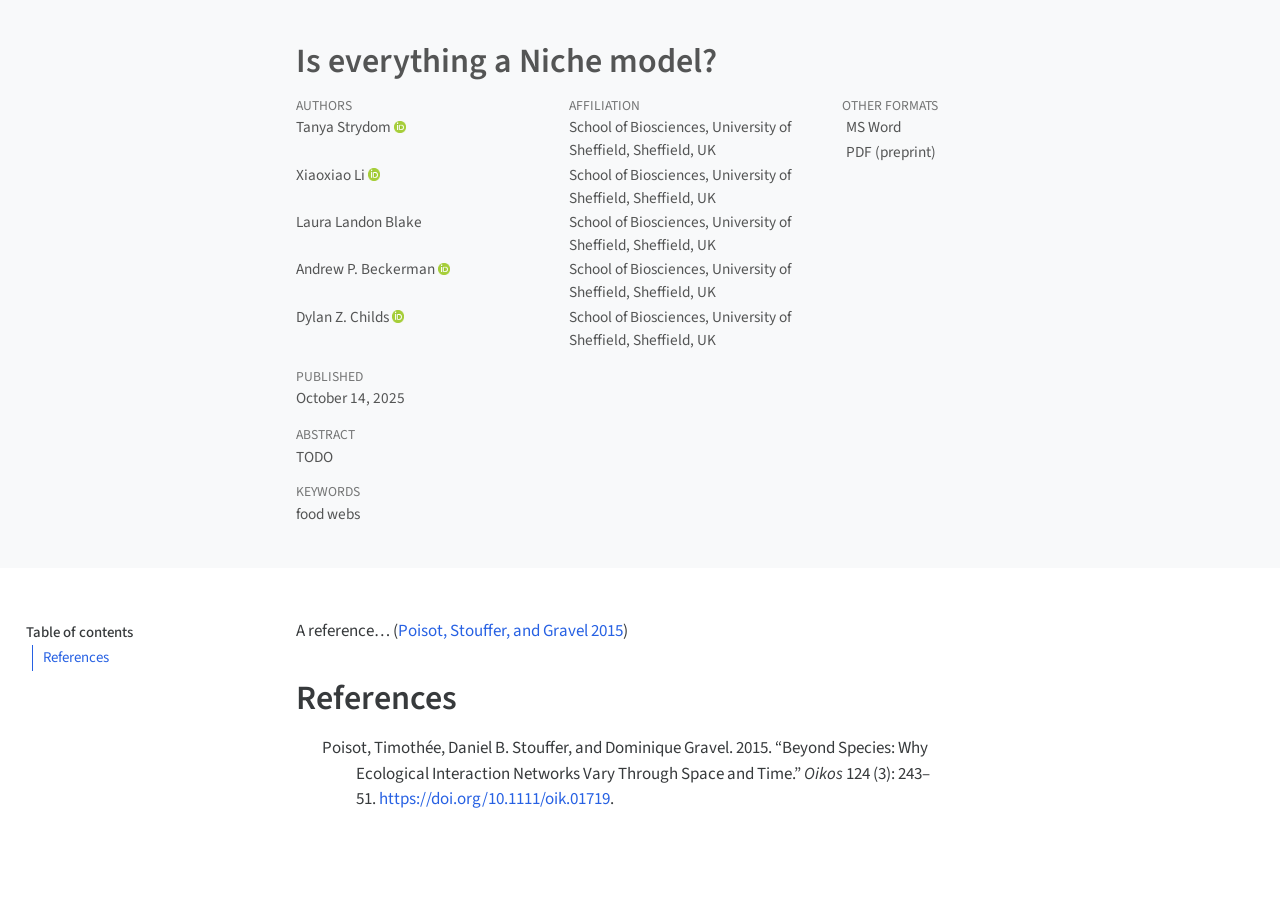
==== docs/index.html @ 2dbb538a "🐣 initial commit" ====
<!DOCTYPE html>
<html xmlns="http://www.w3.org/1999/xhtml" lang="en" xml:lang="en"><head>

<meta charset="utf-8">
<meta name="generator" content="quarto-1.6.33">

<meta name="viewport" content="width=device-width, initial-scale=1.0, user-scalable=yes">

<meta name="author" content="Tanya Strydom">
<meta name="author" content="Xiaoxiao Li">
<meta name="author" content="Laura Landon Blake">
<meta name="author" content="Andrew P. Beckerman">
<meta name="author" content="Dylan Z. Childs">
<meta name="dcterms.date" content="2025-10-14">
<meta name="keywords" content="food webs">

<title>Is everything a Niche model?</title>
<style>
code{white-space: pre-wrap;}
span.smallcaps{font-variant: small-caps;}
div.columns{display: flex; gap: min(4vw, 1.5em);}
div.column{flex: auto; overflow-x: auto;}
div.hanging-indent{margin-left: 1.5em; text-indent: -1.5em;}
ul.task-list{list-style: none;}
ul.task-list li input[type="checkbox"] {
  width: 0.8em;
  margin: 0 0.8em 0.2em -1em; /* quarto-specific, see https://github.com/quarto-dev/quarto-cli/issues/4556 */ 
  vertical-align: middle;
}
/* CSS for citations */
div.csl-bib-body { }
div.csl-entry {
  clear: both;
  margin-bottom: 0em;
}
.hanging-indent div.csl-entry {
  margin-left:2em;
  text-indent:-2em;
}
div.csl-left-margin {
  min-width:2em;
  float:left;
}
div.csl-right-inline {
  margin-left:2em;
  padding-left:1em;
}
div.csl-indent {
  margin-left: 2em;
}</style>


<script src="site_libs/clipboard/clipboard.min.js"></script>
<script src="site_libs/quarto-html/quarto.js"></script>
<script src="site_libs/quarto-html/popper.min.js"></script>
<script src="site_libs/quarto-html/tippy.umd.min.js"></script>
<script src="site_libs/quarto-html/anchor.min.js"></script>
<link href="site_libs/quarto-html/tippy.css" rel="stylesheet">
<link href="site_libs/quarto-html/quarto-syntax-highlighting-07ba0ad10f5680c660e360ac31d2f3b6.css" rel="stylesheet" id="quarto-text-highlighting-styles">
<script src="site_libs/bootstrap/bootstrap.min.js"></script>
<link href="site_libs/bootstrap/bootstrap-icons.css" rel="stylesheet">
<link href="site_libs/bootstrap/bootstrap-999f58d7018542847c6ca8fcd8d3f2df.min.css" rel="stylesheet" append-hash="true" id="quarto-bootstrap" data-mode="light">
<script async="" src="https://hypothes.is/embed.js"></script>
<script>
  window.document.addEventListener("DOMContentLoaded", function (_event) {
    document.body.classList.add('hypothesis-enabled');
  });
</script>


<meta name="citation_title" content="Is everything a Niche model?">
<meta name="citation_abstract" content="TODO
">
<meta name="citation_keywords" content="food webs">
<meta name="citation_author" content="Tanya Strydom">
<meta name="citation_author" content="Xiaoxiao Li">
<meta name="citation_author" content="Laura Landon Blake">
<meta name="citation_author" content="Andrew P. Beckerman">
<meta name="citation_author" content="Dylan Z. Childs">
<meta name="citation_publication_date" content="2025-10-14">
<meta name="citation_cover_date" content="2025-10-14">
<meta name="citation_year" content="2025">
<meta name="citation_online_date" content="2025-10-14">
<meta name="citation_language" content="en">
<meta name="citation_reference" content="citation_title=Beyond species: Why ecological interaction networks vary through space and time;,citation_abstract=Community ecology is tasked with the considerable challenge of predicting the structure, and properties, of emerging ecosystems. It requires the ability to understand how and why species interact, as this will allow the development of mechanism-based predictive models, and as such to better characterize how ecological mechanisms act locally on the existence of inter-specific interactions. Here we argue that the current conceptualization of species interaction networks is ill-suited for this task. Instead, we propose that future research must start to account for the intrinsic variability of species interactions, then scale up from here onto complex networks. This can be accomplished simply by recognizing that there exists intra-specific variability, in traits or properties related to the establishment of species interactions. By shifting the scale towards population-based processes, we show that this new approach will improve our predictive ability and mechanistic understanding of how species interact over large spatial or temporal scales. Synthesis Although species interactions are the backbone of ecological communities, we have little insights on how (and why) they vary through space and time. In this article, we build on existing empirical literature to show that the same species may happen to interact in different ways when their local abundances vary, their trait distribution changes, or when the environment affects either of these factors. We discuss how these findings can be integrated in existing frameworks for the analysis and simulation of species interactions.;,citation_author=Timothée Poisot;,citation_author=Daniel B. Stouffer;,citation_author=Dominique Gravel;,citation_publication_date=2015;,citation_cover_date=2015;,citation_year=2015;,citation_issue=3;,citation_doi=10.1111/oik.01719;,citation_issn=1600-0706;,citation_volume=124;,citation_language=en-US;,citation_journal_title=Oikos;">
</head>

<body>

<header id="title-block-header" class="quarto-title-block default toc-left page-columns page-full">
  <div class="quarto-title-banner page-columns page-full">
    <div class="quarto-title column-body">
      <h1 class="title">Is everything a Niche model?</h1>
          </div>

    
    <div class="quarto-title-meta-container">
      <div class="quarto-title-meta-column-start">
            <div class="quarto-title-meta-author">
          <div class="quarto-title-meta-heading">Authors</div>
          <div class="quarto-title-meta-heading">Affiliation</div>
          
                <div class="quarto-title-meta-contents">
            <p class="author">Tanya Strydom <a href="mailto:t.strydom@sheffield.ac.uk" class="quarto-title-author-email"><i class="bi bi-envelope"></i></a> <a href="https://orcid.org/0000-0001-6067-1349" class="quarto-title-author-orcid"> <img src="[data-uri]"></a></p>
          </div>
                <div class="quarto-title-meta-contents">
                    <p class="affiliation">
                        School of Biosciences, University of Sheffield, Sheffield, UK
                      </p>
                  </div>
                      <div class="quarto-title-meta-contents">
            <p class="author">Xiaoxiao Li <a href="https://orcid.org/0000-0002-4029-2162" class="quarto-title-author-orcid"> <img src="[data-uri]"></a></p>
          </div>
                <div class="quarto-title-meta-contents">
                    <p class="affiliation">
                        School of Biosciences, University of Sheffield, Sheffield, UK
                      </p>
                  </div>
                      <div class="quarto-title-meta-contents">
            <p class="author">Laura Landon Blake </p>
          </div>
                <div class="quarto-title-meta-contents">
                    <p class="affiliation">
                        School of Biosciences, University of Sheffield, Sheffield, UK
                      </p>
                  </div>
                      <div class="quarto-title-meta-contents">
            <p class="author">Andrew P. Beckerman <a href="https://orcid.org/0000-0002-7859-8394" class="quarto-title-author-orcid"> <img src="[data-uri]"></a></p>
          </div>
                <div class="quarto-title-meta-contents">
                    <p class="affiliation">
                        School of Biosciences, University of Sheffield, Sheffield, UK
                      </p>
                  </div>
                      <div class="quarto-title-meta-contents">
            <p class="author">Dylan Z. Childs <a href="https://orcid.org/0000-0002-0675-4933" class="quarto-title-author-orcid"> <img src="[data-uri]"></a></p>
          </div>
                <div class="quarto-title-meta-contents">
                    <p class="affiliation">
                        School of Biosciences, University of Sheffield, Sheffield, UK
                      </p>
                  </div>
                    </div>
        
        <div class="quarto-title-meta">

                      
                <div>
            <div class="quarto-title-meta-heading">Published</div>
            <div class="quarto-title-meta-contents">
              <p class="date">October 14, 2025</p>
            </div>
          </div>
          
                
              </div>
      </div>
      <div class="quarto-title-meta-column-end quarto-other-formats-target">
      <div class="quarto-alternate-formats"><div class="quarto-title-meta-heading">Other Formats</div><div class="quarto-title-meta-contents"><p><a href="index.docx"><i class="bi bi-file-word"></i>MS Word</a></p></div><div class="quarto-title-meta-contents"><p><a href="index.pdf"><i class="bi bi-file-pdf"></i>PDF (preprint)</a></p></div></div></div>
    </div>

    <div>
      <div class="abstract">
        <div class="block-title">Abstract</div>
        <p>TODO</p>
      </div>
    </div>

    <div>
      <div class="keywords">
        <div class="block-title">Keywords</div>
        <p>food webs</p>
      </div>
    </div>

    <div class="quarto-other-links-text-target">
    </div>  </div>
</header><div id="quarto-content" class="page-columns page-rows-contents page-layout-article toc-left">
<div id="quarto-sidebar-toc-left" class="sidebar toc-left">
  <nav id="TOC" role="doc-toc" class="toc-active">
    <h2 id="toc-title">Table of contents</h2>
   
  <ul>
  <li><a href="#references" id="toc-references" class="nav-link active" data-scroll-target="#references">References</a></li>
  </ul>
</nav>
</div>
<div id="quarto-margin-sidebar" class="sidebar margin-sidebar zindex-bottom">
</div>
<main class="content quarto-banner-title-block" id="quarto-document-content">



  


<p>A reference… <span class="citation" data-cites="poisotSpeciesWhyEcological2015">(<a href="#ref-poisotSpeciesWhyEcological2015" role="doc-biblioref">Poisot, Stouffer, and Gravel 2015</a>)</span></p>
<section id="references" class="level1 unnumbered">
<h1 class="unnumbered">References</h1>
<div id="refs" class="references csl-bib-body hanging-indent" data-entry-spacing="0" role="list">
<div id="ref-poisotSpeciesWhyEcological2015" class="csl-entry" role="listitem">
Poisot, Timothée, Daniel B. Stouffer, and Dominique Gravel. 2015. <span>“Beyond Species: Why Ecological Interaction Networks Vary Through Space and Time.”</span> <em>Oikos</em> 124 (3): 243–51. <a href="https://doi.org/10.1111/oik.01719">https://doi.org/10.1111/oik.01719</a>.
</div>
</div>
</section>

</main>
<!-- /main column -->
<script id="quarto-html-after-body" type="application/javascript">
window.document.addEventListener("DOMContentLoaded", function (event) {
  const toggleBodyColorMode = (bsSheetEl) => {
    const mode = bsSheetEl.getAttribute("data-mode");
    const bodyEl = window.document.querySelector("body");
    if (mode === "dark") {
      bodyEl.classList.add("quarto-dark");
      bodyEl.classList.remove("quarto-light");
    } else {
      bodyEl.classList.add("quarto-light");
      bodyEl.classList.remove("quarto-dark");
    }
  }
  const toggleBodyColorPrimary = () => {
    const bsSheetEl = window.document.querySelector("link#quarto-bootstrap");
    if (bsSheetEl) {
      toggleBodyColorMode(bsSheetEl);
    }
  }
  toggleBodyColorPrimary();  
  const icon = "";
  const anchorJS = new window.AnchorJS();
  anchorJS.options = {
    placement: 'right',
    icon: icon
  };
  anchorJS.add('.anchored');
  const isCodeAnnotation = (el) => {
    for (const clz of el.classList) {
      if (clz.startsWith('code-annotation-')) {                     
        return true;
      }
    }
    return false;
  }
  const onCopySuccess = function(e) {
    // button target
    const button = e.trigger;
    // don't keep focus
    button.blur();
    // flash "checked"
    button.classList.add('code-copy-button-checked');
    var currentTitle = button.getAttribute("title");
    button.setAttribute("title", "Copied!");
    let tooltip;
    if (window.bootstrap) {
      button.setAttribute("data-bs-toggle", "tooltip");
      button.setAttribute("data-bs-placement", "left");
      button.setAttribute("data-bs-title", "Copied!");
      tooltip = new bootstrap.Tooltip(button, 
        { trigger: "manual", 
          customClass: "code-copy-button-tooltip",
          offset: [0, -8]});
      tooltip.show();    
    }
    setTimeout(function() {
      if (tooltip) {
        tooltip.hide();
        button.removeAttribute("data-bs-title");
        button.removeAttribute("data-bs-toggle");
        button.removeAttribute("data-bs-placement");
      }
      button.setAttribute("title", currentTitle);
      button.classList.remove('code-copy-button-checked');
    }, 1000);
    // clear code selection
    e.clearSelection();
  }
  const getTextToCopy = function(trigger) {
      const codeEl = trigger.previousElementSibling.cloneNode(true);
      for (const childEl of codeEl.children) {
        if (isCodeAnnotation(childEl)) {
          childEl.remove();
        }
      }
      return codeEl.innerText;
  }
  const clipboard = new window.ClipboardJS('.code-copy-button:not([data-in-quarto-modal])', {
    text: getTextToCopy
  });
  clipboard.on('success', onCopySuccess);
  if (window.document.getElementById('quarto-embedded-source-code-modal')) {
    // For code content inside modals, clipBoardJS needs to be initialized with a container option
    // TODO: Check when it could be a function (https://github.com/zenorocha/clipboard.js/issues/860)
    const clipboardModal = new window.ClipboardJS('.code-copy-button[data-in-quarto-modal]', {
      text: getTextToCopy,
      container: window.document.getElementById('quarto-embedded-source-code-modal')
    });
    clipboardModal.on('success', onCopySuccess);
  }
    var localhostRegex = new RegExp(/^(?:http|https):\/\/localhost\:?[0-9]*\//);
    var mailtoRegex = new RegExp(/^mailto:/);
      var filterRegex = new RegExp('/' + window.location.host + '/');
    var isInternal = (href) => {
        return filterRegex.test(href) || localhostRegex.test(href) || mailtoRegex.test(href);
    }
    // Inspect non-navigation links and adorn them if external
 	var links = window.document.querySelectorAll('a[href]:not(.nav-link):not(.navbar-brand):not(.toc-action):not(.sidebar-link):not(.sidebar-item-toggle):not(.pagination-link):not(.no-external):not([aria-hidden]):not(.dropdown-item):not(.quarto-navigation-tool):not(.about-link)');
    for (var i=0; i<links.length; i++) {
      const link = links[i];
      if (!isInternal(link.href)) {
        // undo the damage that might have been done by quarto-nav.js in the case of
        // links that we want to consider external
        if (link.dataset.originalHref !== undefined) {
          link.href = link.dataset.originalHref;
        }
      }
    }
  function tippyHover(el, contentFn, onTriggerFn, onUntriggerFn) {
    const config = {
      allowHTML: true,
      maxWidth: 500,
      delay: 100,
      arrow: false,
      appendTo: function(el) {
          return el.parentElement;
      },
      interactive: true,
      interactiveBorder: 10,
      theme: 'quarto',
      placement: 'bottom-start',
    };
    if (contentFn) {
      config.content = contentFn;
    }
    if (onTriggerFn) {
      config.onTrigger = onTriggerFn;
    }
    if (onUntriggerFn) {
      config.onUntrigger = onUntriggerFn;
    }
    window.tippy(el, config); 
  }
  const noterefs = window.document.querySelectorAll('a[role="doc-noteref"]');
  for (var i=0; i<noterefs.length; i++) {
    const ref = noterefs[i];
    tippyHover(ref, function() {
      // use id or data attribute instead here
      let href = ref.getAttribute('data-footnote-href') || ref.getAttribute('href');
      try { href = new URL(href).hash; } catch {}
      const id = href.replace(/^#\/?/, "");
      const note = window.document.getElementById(id);
      if (note) {
        return note.innerHTML;
      } else {
        return "";
      }
    });
  }
  const xrefs = window.document.querySelectorAll('a.quarto-xref');
  const processXRef = (id, note) => {
    // Strip column container classes
    const stripColumnClz = (el) => {
      el.classList.remove("page-full", "page-columns");
      if (el.children) {
        for (const child of el.children) {
          stripColumnClz(child);
        }
      }
    }
    stripColumnClz(note)
    if (id === null || id.startsWith('sec-')) {
      // Special case sections, only their first couple elements
      const container = document.createElement("div");
      if (note.children && note.children.length > 2) {
        container.appendChild(note.children[0].cloneNode(true));
        for (let i = 1; i < note.children.length; i++) {
          const child = note.children[i];
          if (child.tagName === "P" && child.innerText === "") {
            continue;
          } else {
            container.appendChild(child.cloneNode(true));
            break;
          }
        }
        if (window.Quarto?.typesetMath) {
          window.Quarto.typesetMath(container);
        }
        return container.innerHTML
      } else {
        if (window.Quarto?.typesetMath) {
          window.Quarto.typesetMath(note);
        }
        return note.innerHTML;
      }
    } else {
      // Remove any anchor links if they are present
      const anchorLink = note.querySelector('a.anchorjs-link');
      if (anchorLink) {
        anchorLink.remove();
      }
      if (window.Quarto?.typesetMath) {
        window.Quarto.typesetMath(note);
      }
      // TODO in 1.5, we should make sure this works without a callout special case
      if (note.classList.contains("callout")) {
        return note.outerHTML;
      } else {
        return note.innerHTML;
      }
    }
  }
  for (var i=0; i<xrefs.length; i++) {
    const xref = xrefs[i];
    tippyHover(xref, undefined, function(instance) {
      instance.disable();
      let url = xref.getAttribute('href');
      let hash = undefined; 
      if (url.startsWith('#')) {
        hash = url;
      } else {
        try { hash = new URL(url).hash; } catch {}
      }
      if (hash) {
        const id = hash.replace(/^#\/?/, "");
        const note = window.document.getElementById(id);
        if (note !== null) {
          try {
            const html = processXRef(id, note.cloneNode(true));
            instance.setContent(html);
          } finally {
            instance.enable();
            instance.show();
          }
        } else {
          // See if we can fetch this
          fetch(url.split('#')[0])
          .then(res => res.text())
          .then(html => {
            const parser = new DOMParser();
            const htmlDoc = parser.parseFromString(html, "text/html");
            const note = htmlDoc.getElementById(id);
            if (note !== null) {
              const html = processXRef(id, note);
              instance.setContent(html);
            } 
          }).finally(() => {
            instance.enable();
            instance.show();
          });
        }
      } else {
        // See if we can fetch a full url (with no hash to target)
        // This is a special case and we should probably do some content thinning / targeting
        fetch(url)
        .then(res => res.text())
        .then(html => {
          const parser = new DOMParser();
          const htmlDoc = parser.parseFromString(html, "text/html");
          const note = htmlDoc.querySelector('main.content');
          if (note !== null) {
            // This should only happen for chapter cross references
            // (since there is no id in the URL)
            // remove the first header
            if (note.children.length > 0 && note.children[0].tagName === "HEADER") {
              note.children[0].remove();
            }
            const html = processXRef(null, note);
            instance.setContent(html);
          } 
        }).finally(() => {
          instance.enable();
          instance.show();
        });
      }
    }, function(instance) {
    });
  }
      let selectedAnnoteEl;
      const selectorForAnnotation = ( cell, annotation) => {
        let cellAttr = 'data-code-cell="' + cell + '"';
        let lineAttr = 'data-code-annotation="' +  annotation + '"';
        const selector = 'span[' + cellAttr + '][' + lineAttr + ']';
        return selector;
      }
      const selectCodeLines = (annoteEl) => {
        const doc = window.document;
        const targetCell = annoteEl.getAttribute("data-target-cell");
        const targetAnnotation = annoteEl.getAttribute("data-target-annotation");
        const annoteSpan = window.document.querySelector(selectorForAnnotation(targetCell, targetAnnotation));
        const lines = annoteSpan.getAttribute("data-code-lines").split(",");
        const lineIds = lines.map((line) => {
          return targetCell + "-" + line;
        })
        let top = null;
        let height = null;
        let parent = null;
        if (lineIds.length > 0) {
            //compute the position of the single el (top and bottom and make a div)
            const el = window.document.getElementById(lineIds[0]);
            top = el.offsetTop;
            height = el.offsetHeight;
            parent = el.parentElement.parentElement;
          if (lineIds.length > 1) {
            const lastEl = window.document.getElementById(lineIds[lineIds.length - 1]);
            const bottom = lastEl.offsetTop + lastEl.offsetHeight;
            height = bottom - top;
          }
          if (top !== null && height !== null && parent !== null) {
            // cook up a div (if necessary) and position it 
            let div = window.document.getElementById("code-annotation-line-highlight");
            if (div === null) {
              div = window.document.createElement("div");
              div.setAttribute("id", "code-annotation-line-highlight");
              div.style.position = 'absolute';
              parent.appendChild(div);
            }
            div.style.top = top - 2 + "px";
            div.style.height = height + 4 + "px";
            div.style.left = 0;
            let gutterDiv = window.document.getElementById("code-annotation-line-highlight-gutter");
            if (gutterDiv === null) {
              gutterDiv = window.document.createElement("div");
              gutterDiv.setAttribute("id", "code-annotation-line-highlight-gutter");
              gutterDiv.style.position = 'absolute';
              const codeCell = window.document.getElementById(targetCell);
              const gutter = codeCell.querySelector('.code-annotation-gutter');
              gutter.appendChild(gutterDiv);
            }
            gutterDiv.style.top = top - 2 + "px";
            gutterDiv.style.height = height + 4 + "px";
          }
          selectedAnnoteEl = annoteEl;
        }
      };
      const unselectCodeLines = () => {
        const elementsIds = ["code-annotation-line-highlight", "code-annotation-line-highlight-gutter"];
        elementsIds.forEach((elId) => {
          const div = window.document.getElementById(elId);
          if (div) {
            div.remove();
          }
        });
        selectedAnnoteEl = undefined;
      };
        // Handle positioning of the toggle
    window.addEventListener(
      "resize",
      throttle(() => {
        elRect = undefined;
        if (selectedAnnoteEl) {
          selectCodeLines(selectedAnnoteEl);
        }
      }, 10)
    );
    function throttle(fn, ms) {
    let throttle = false;
    let timer;
      return (...args) => {
        if(!throttle) { // first call gets through
            fn.apply(this, args);
            throttle = true;
        } else { // all the others get throttled
            if(timer) clearTimeout(timer); // cancel #2
            timer = setTimeout(() => {
              fn.apply(this, args);
              timer = throttle = false;
            }, ms);
        }
      };
    }
      // Attach click handler to the DT
      const annoteDls = window.document.querySelectorAll('dt[data-target-cell]');
      for (const annoteDlNode of annoteDls) {
        annoteDlNode.addEventListener('click', (event) => {
          const clickedEl = event.target;
          if (clickedEl !== selectedAnnoteEl) {
            unselectCodeLines();
            const activeEl = window.document.querySelector('dt[data-target-cell].code-annotation-active');
            if (activeEl) {
              activeEl.classList.remove('code-annotation-active');
            }
            selectCodeLines(clickedEl);
            clickedEl.classList.add('code-annotation-active');
          } else {
            // Unselect the line
            unselectCodeLines();
            clickedEl.classList.remove('code-annotation-active');
          }
        });
      }
  const findCites = (el) => {
    const parentEl = el.parentElement;
    if (parentEl) {
      const cites = parentEl.dataset.cites;
      if (cites) {
        return {
          el,
          cites: cites.split(' ')
        };
      } else {
        return findCites(el.parentElement)
      }
    } else {
      return undefined;
    }
  };
  var bibliorefs = window.document.querySelectorAll('a[role="doc-biblioref"]');
  for (var i=0; i<bibliorefs.length; i++) {
    const ref = bibliorefs[i];
    const citeInfo = findCites(ref);
    if (citeInfo) {
      tippyHover(citeInfo.el, function() {
        var popup = window.document.createElement('div');
        citeInfo.cites.forEach(function(cite) {
          var citeDiv = window.document.createElement('div');
          citeDiv.classList.add('hanging-indent');
          citeDiv.classList.add('csl-entry');
          var biblioDiv = window.document.getElementById('ref-' + cite);
          if (biblioDiv) {
            citeDiv.innerHTML = biblioDiv.innerHTML;
          }
          popup.appendChild(citeDiv);
        });
        return popup.innerHTML;
      });
    }
  }
});
</script>
</div> <!-- /content -->




</body></html>
---- docs/site_libs/quarto-html/tippy.css ----
.tippy-box[data-animation=fade][data-state=hidden]{opacity:0}[data-tippy-root]{max-width:calc(100vw - 10px)}.tippy-box{position:relative;background-color:#333;color:#fff;border-radius:4px;font-size:14px;line-height:1.4;white-space:normal;outline:0;transition-property:transform,visibility,opacity}.tippy-box[data-placement^=top]>.tippy-arrow{bottom:0}.tippy-box[data-placement^=top]>.tippy-arrow:before{bottom:-7px;left:0;border-width:8px 8px 0;border-top-color:initial;transform-origin:center top}.tippy-box[data-placement^=bottom]>.tippy-arrow{top:0}.tippy-box[data-placement^=bottom]>.tippy-arrow:before{top:-7px;left:0;border-width:0 8px 8px;border-bottom-color:initial;transform-origin:center bottom}.tippy-box[data-placement^=left]>.tippy-arrow{right:0}.tippy-box[data-placement^=left]>.tippy-arrow:before{border-width:8px 0 8px 8px;border-left-color:initial;right:-7px;transform-origin:center left}.tippy-box[data-placement^=right]>.tippy-arrow{left:0}.tippy-box[data-placement^=right]>.tippy-arrow:before{left:-7px;border-width:8px 8px 8px 0;border-right-color:initial;transform-origin:center right}.tippy-box[data-inertia][data-state=visible]{transition-timing-function:cubic-bezier(.54,1.5,.38,1.11)}.tippy-arrow{width:16px;height:16px;color:#333}.tippy-arrow:before{content:"";position:absolute;border-color:transparent;border-style:solid}.tippy-content{position:relative;padding:5px 9px;z-index:1}
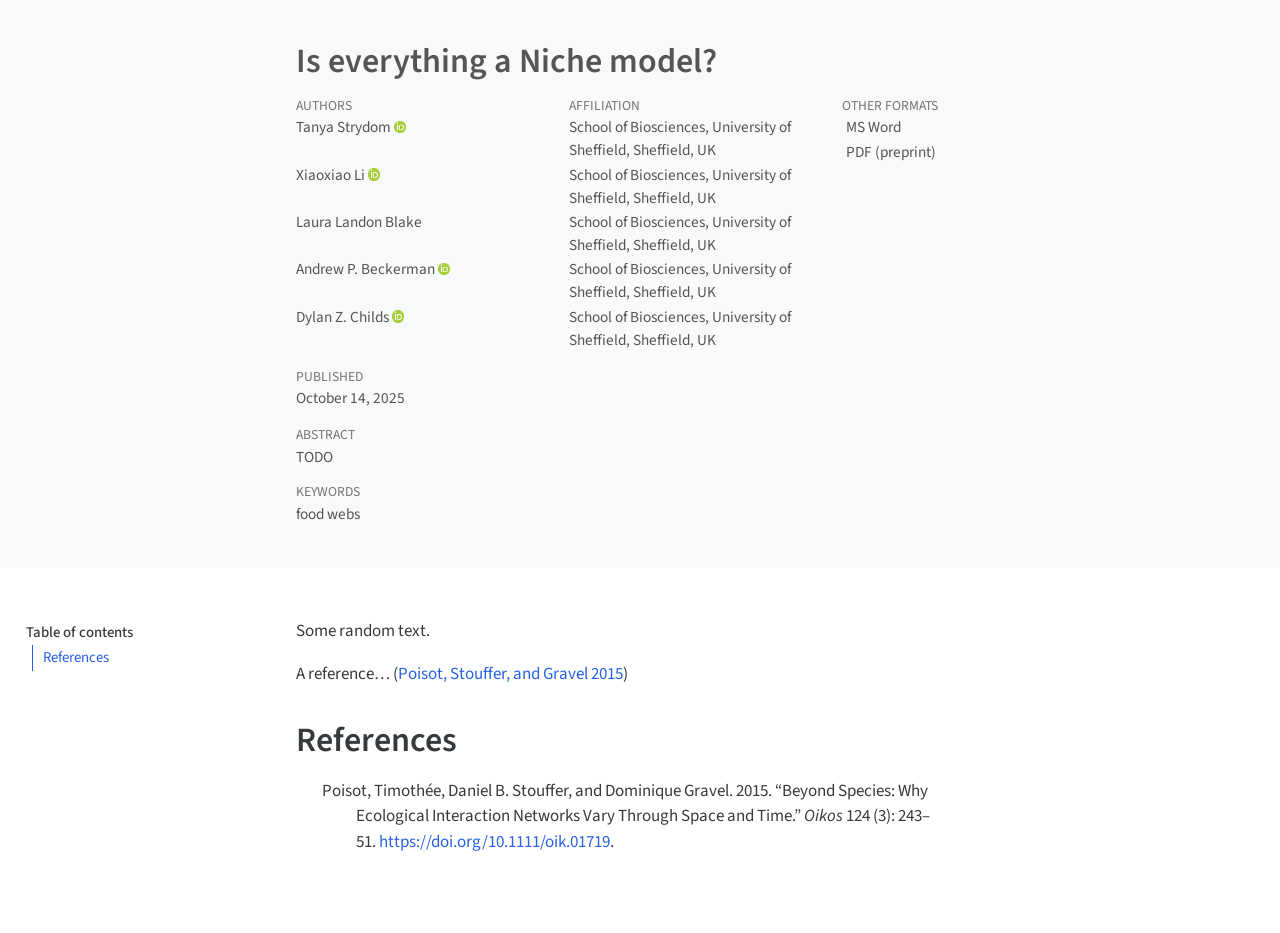
==== commit 9ee4e8f9: "📦 artefacts from testing" ====
--- a/docs/index.html
+++ b/docs/index.html
@@ -194,6 +194,7 @@
   
 
 
+<p>Some random text.</p>
 <p>A reference… <span class="citation" data-cites="poisotSpeciesWhyEcological2015">(<a href="#ref-poisotSpeciesWhyEcological2015" role="doc-biblioref">Poisot, Stouffer, and Gravel 2015</a>)</span></p>
 <section id="references" class="level1 unnumbered">
 <h1 class="unnumbered">References</h1>
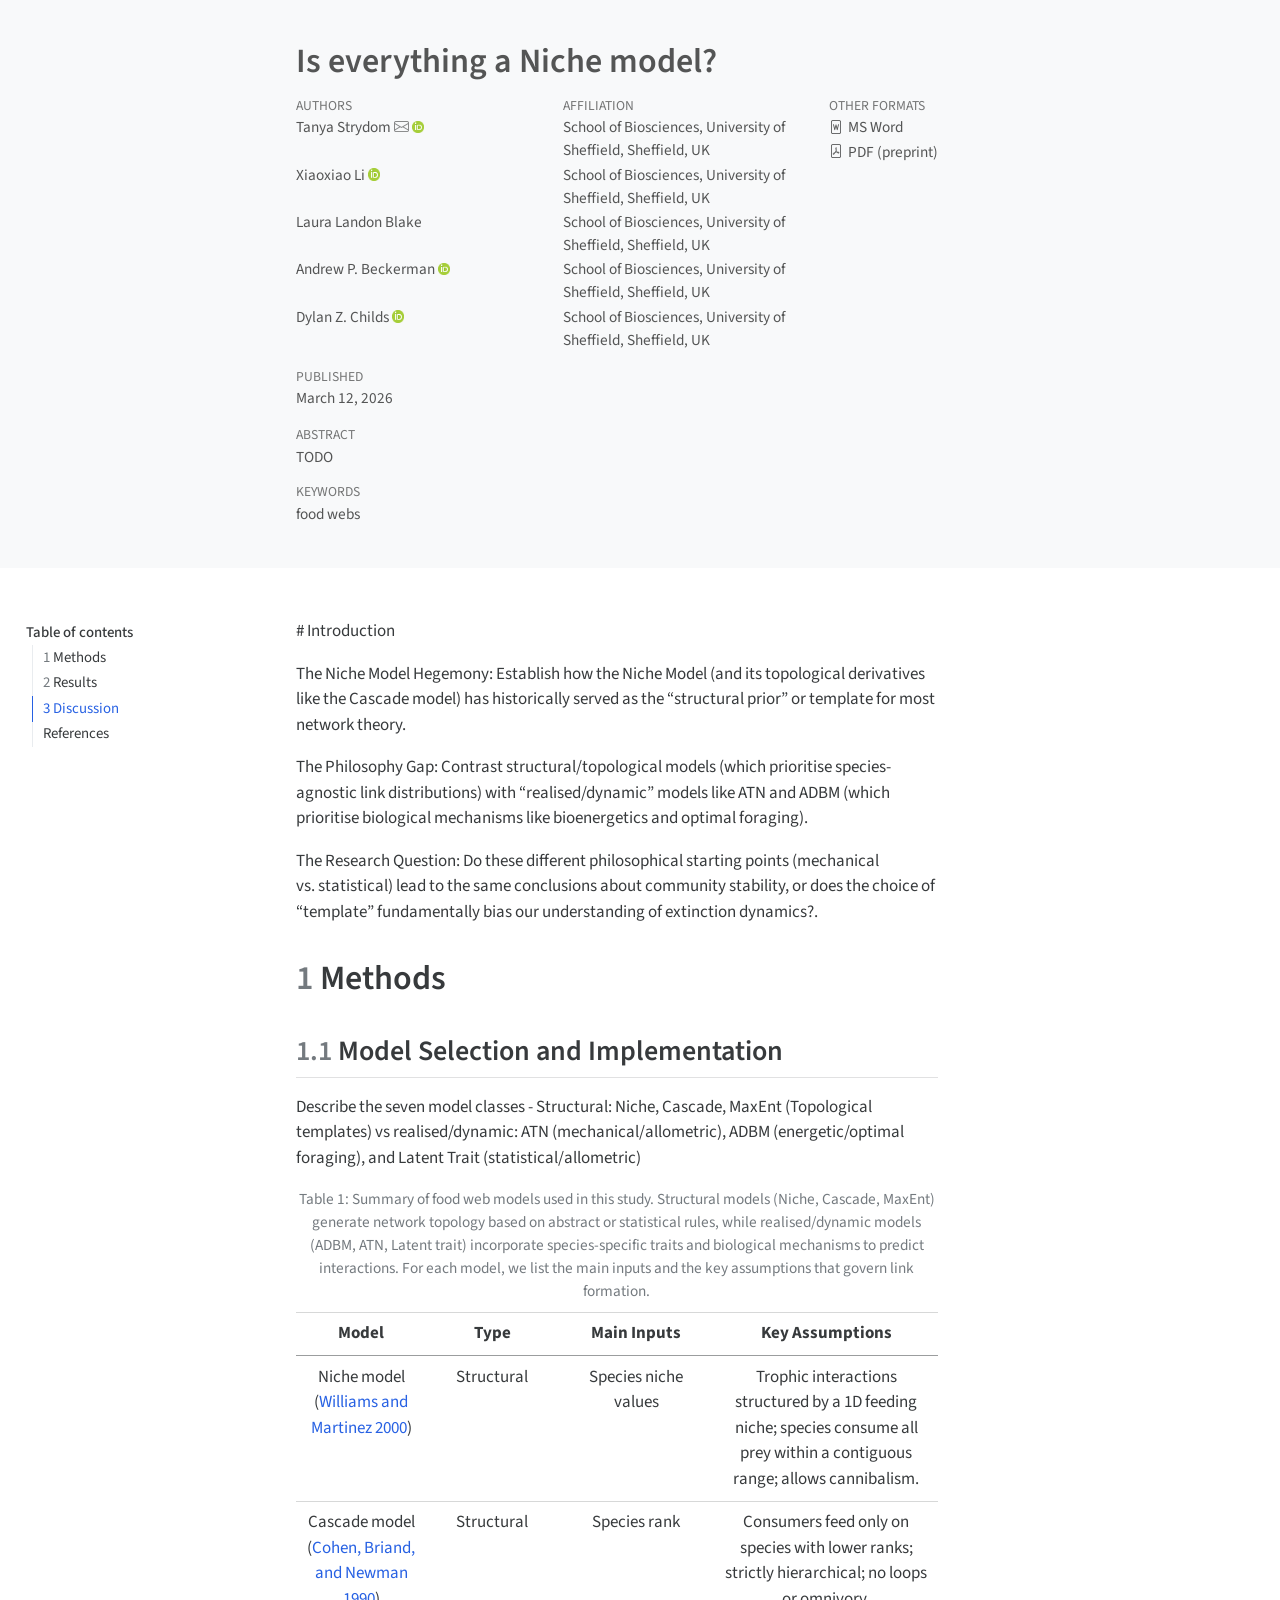
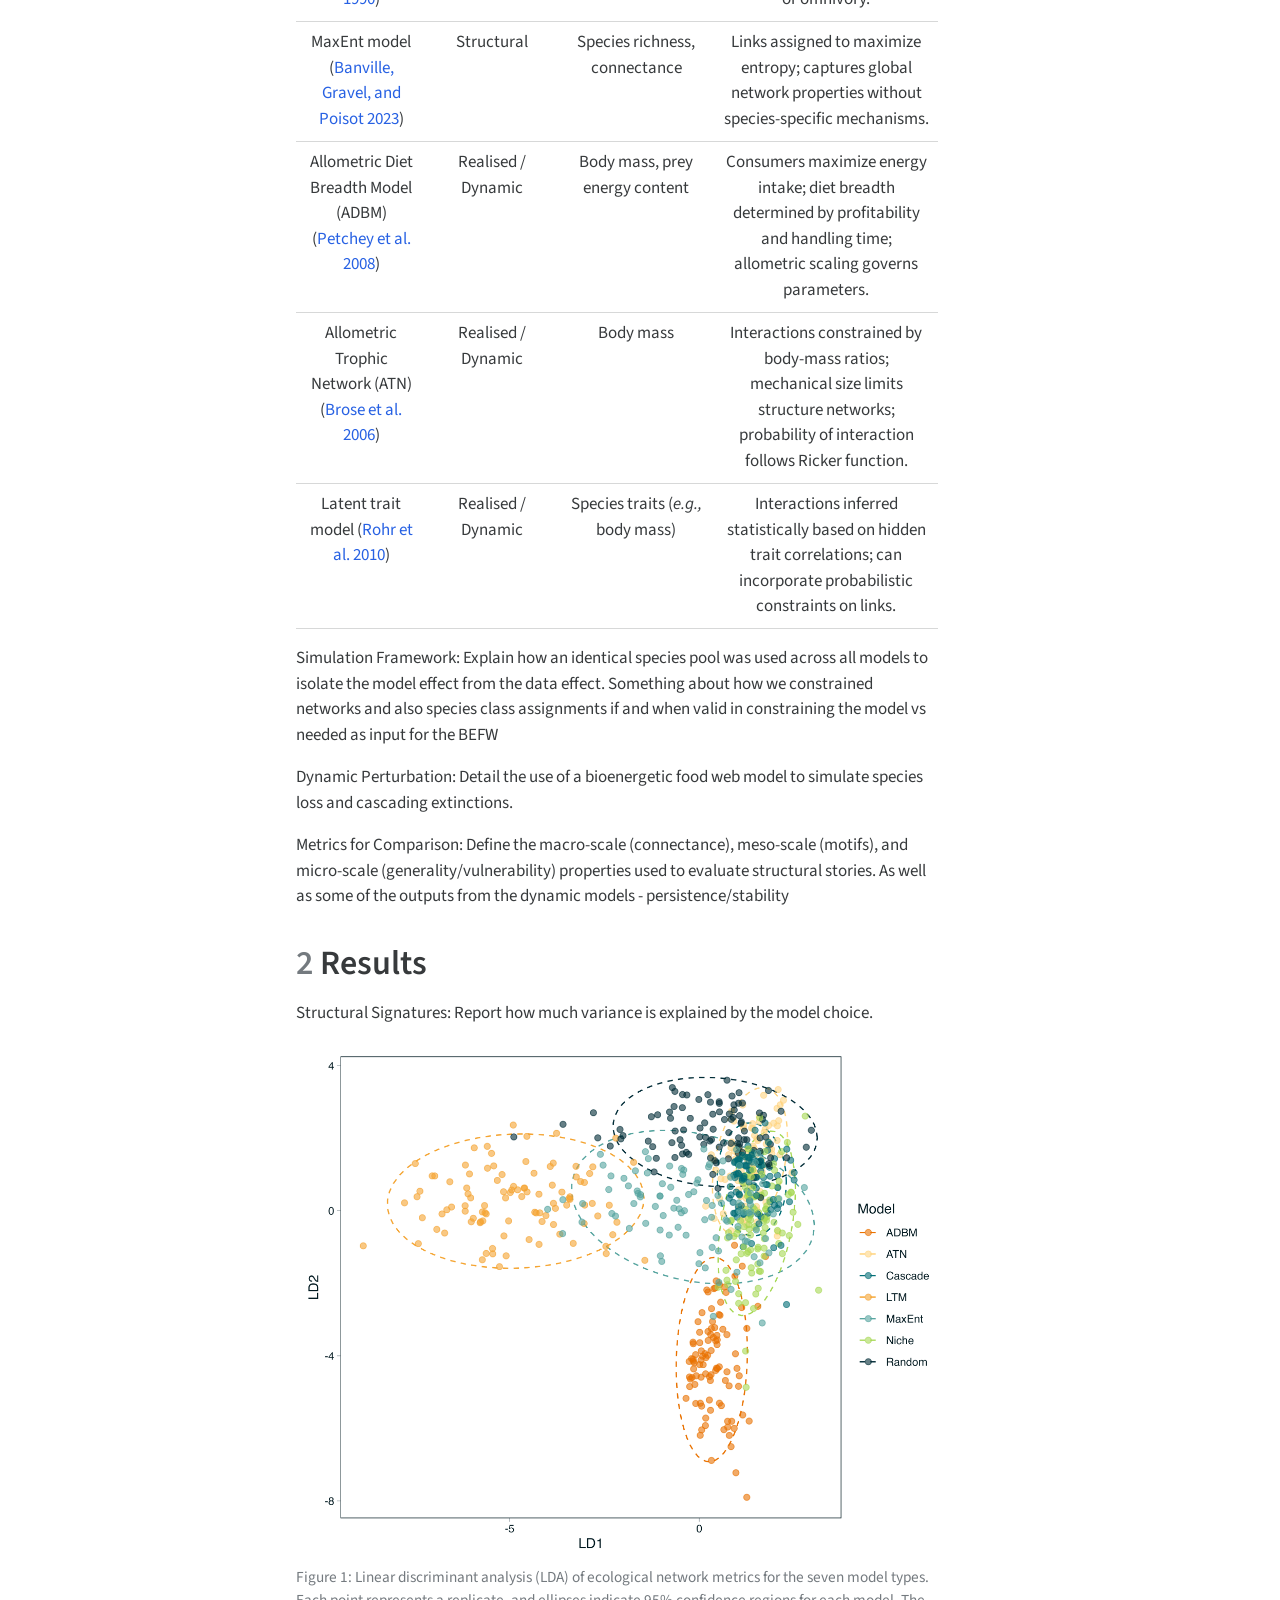
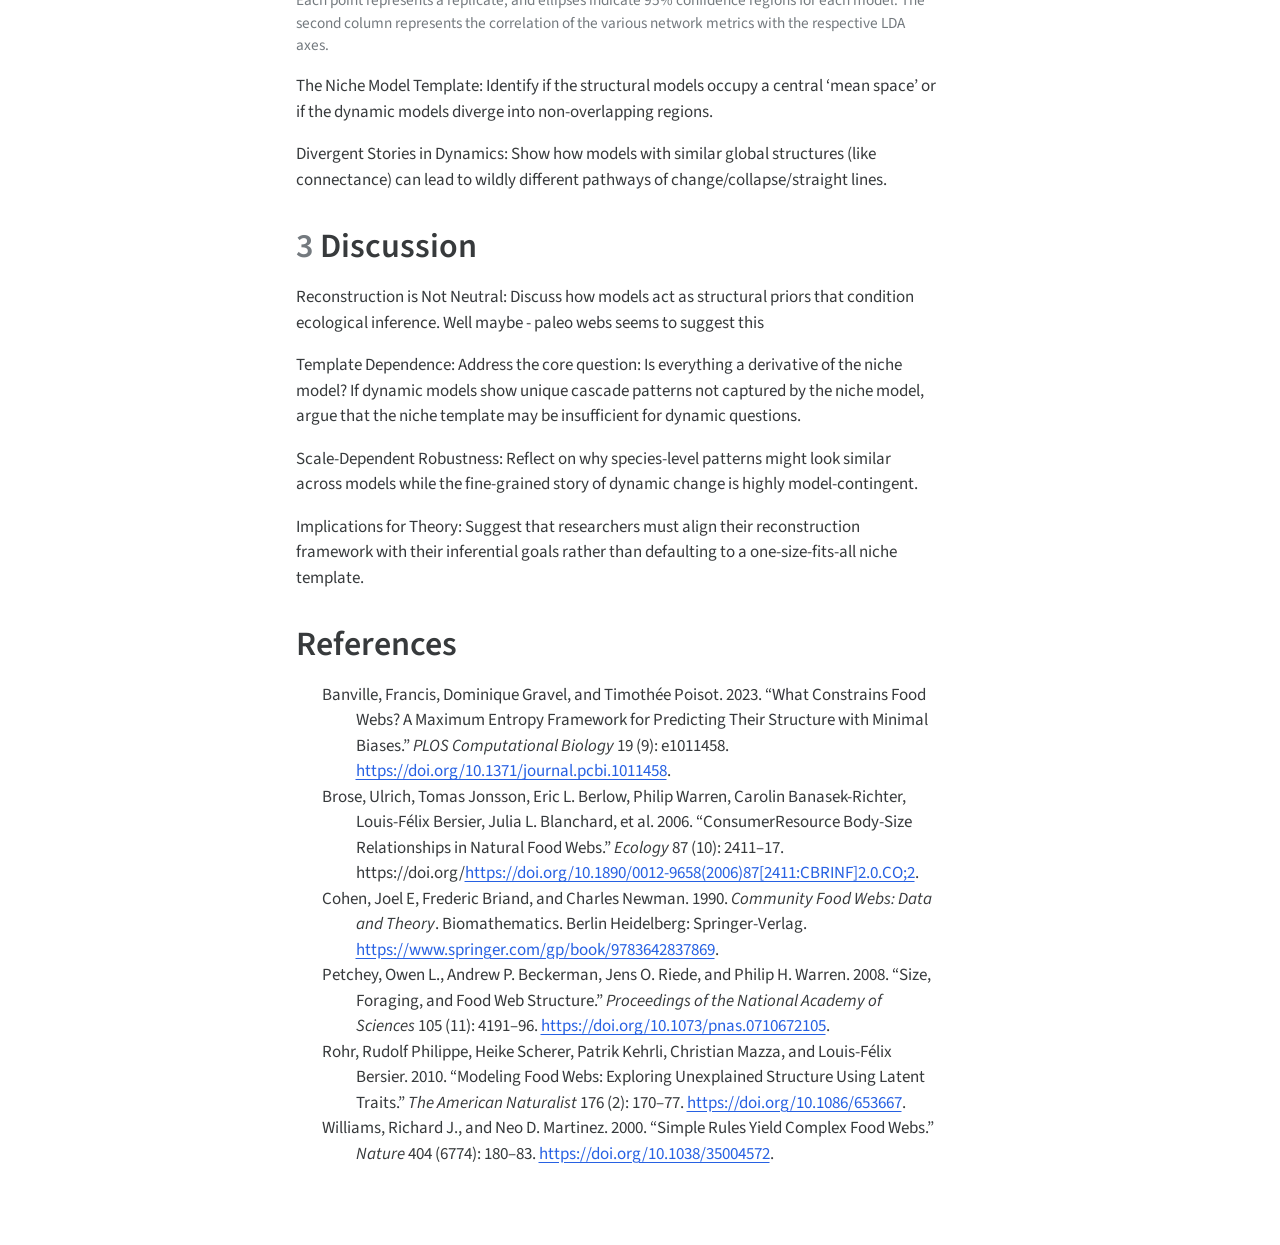
==== commit 9a347ba1: "🏠 housekeeping" ====
--- a/docs/index.html
+++ b/docs/index.html
@@ -2,7 +2,7 @@
 <html xmlns="http://www.w3.org/1999/xhtml" lang="en" xml:lang="en"><head>
 
 <meta charset="utf-8">
-<meta name="generator" content="quarto-1.6.33">
+<meta name="generator" content="quarto-1.8.27">
 
 <meta name="viewport" content="width=device-width, initial-scale=1.0, user-scalable=yes">
 
@@ -11,7 +11,7 @@
 <meta name="author" content="Laura Landon Blake">
 <meta name="author" content="Andrew P. Beckerman">
 <meta name="author" content="Dylan Z. Childs">
-<meta name="dcterms.date" content="2025-10-14">
+<meta name="dcterms.date" content="2026-03-12">
 <meta name="keywords" content="food webs">
 
 <title>Is everything a Niche model?</title>
@@ -51,15 +51,20 @@
 
 
 <script src="site_libs/clipboard/clipboard.min.js"></script>
-<script src="site_libs/quarto-html/quarto.js"></script>
+<script src="site_libs/quarto-html/quarto.js" type="module"></script>
+<script src="site_libs/quarto-html/tabsets/tabsets.js" type="module"></script>
+<script src="site_libs/quarto-html/axe/axe-check.js" type="module"></script>
 <script src="site_libs/quarto-html/popper.min.js"></script>
 <script src="site_libs/quarto-html/tippy.umd.min.js"></script>
 <script src="site_libs/quarto-html/anchor.min.js"></script>
 <link href="site_libs/quarto-html/tippy.css" rel="stylesheet">
-<link href="site_libs/quarto-html/quarto-syntax-highlighting-07ba0ad10f5680c660e360ac31d2f3b6.css" rel="stylesheet" id="quarto-text-highlighting-styles">
+<link href="site_libs/quarto-html/quarto-syntax-highlighting-ed96de9b727972fe78a7b5d16c58bf87.css" rel="stylesheet" id="quarto-text-highlighting-styles">
 <script src="site_libs/bootstrap/bootstrap.min.js"></script>
 <link href="site_libs/bootstrap/bootstrap-icons.css" rel="stylesheet">
-<link href="site_libs/bootstrap/bootstrap-999f58d7018542847c6ca8fcd8d3f2df.min.css" rel="stylesheet" append-hash="true" id="quarto-bootstrap" data-mode="light">
+<link href="site_libs/bootstrap/bootstrap-a74871fe4945b66d259aafc266475145.min.css" rel="stylesheet" append-hash="true" id="quarto-bootstrap" data-mode="light">
+<script src="site_libs/quarto-contrib/glightbox/glightbox.min.js"></script>
+<link href="site_libs/quarto-contrib/glightbox/glightbox.min.css" rel="stylesheet">
+<link href="site_libs/quarto-contrib/glightbox/lightbox.css" rel="stylesheet">
 <script async="" src="https://hypothes.is/embed.js"></script>
 <script>
   window.document.addEventListener("DOMContentLoaded", function (_event) {
@@ -77,15 +82,20 @@
 <meta name="citation_author" content="Laura Landon Blake">
 <meta name="citation_author" content="Andrew P. Beckerman">
 <meta name="citation_author" content="Dylan Z. Childs">
-<meta name="citation_publication_date" content="2025-10-14">
-<meta name="citation_cover_date" content="2025-10-14">
-<meta name="citation_year" content="2025">
-<meta name="citation_online_date" content="2025-10-14">
+<meta name="citation_publication_date" content="2026-03-12">
+<meta name="citation_cover_date" content="2026-03-12">
+<meta name="citation_year" content="2026">
+<meta name="citation_online_date" content="2026-03-12">
 <meta name="citation_language" content="en">
-<meta name="citation_reference" content="citation_title=Beyond species: Why ecological interaction networks vary through space and time;,citation_abstract=Community ecology is tasked with the considerable challenge of predicting the structure, and properties, of emerging ecosystems. It requires the ability to understand how and why species interact, as this will allow the development of mechanism-based predictive models, and as such to better characterize how ecological mechanisms act locally on the existence of inter-specific interactions. Here we argue that the current conceptualization of species interaction networks is ill-suited for this task. Instead, we propose that future research must start to account for the intrinsic variability of species interactions, then scale up from here onto complex networks. This can be accomplished simply by recognizing that there exists intra-specific variability, in traits or properties related to the establishment of species interactions. By shifting the scale towards population-based processes, we show that this new approach will improve our predictive ability and mechanistic understanding of how species interact over large spatial or temporal scales. Synthesis Although species interactions are the backbone of ecological communities, we have little insights on how (and why) they vary through space and time. In this article, we build on existing empirical literature to show that the same species may happen to interact in different ways when their local abundances vary, their trait distribution changes, or when the environment affects either of these factors. We discuss how these findings can be integrated in existing frameworks for the analysis and simulation of species interactions.;,citation_author=Timothée Poisot;,citation_author=Daniel B. Stouffer;,citation_author=Dominique Gravel;,citation_publication_date=2015;,citation_cover_date=2015;,citation_year=2015;,citation_issue=3;,citation_doi=10.1111/oik.01719;,citation_issn=1600-0706;,citation_volume=124;,citation_language=en-US;,citation_journal_title=Oikos;">
+<meta name="citation_reference" content="citation_title=Simple rules yield complex food webs;,citation_author=Richard J. Williams;,citation_author=Neo D. Martinez;,citation_publication_date=2000-03;,citation_cover_date=2000-03;,citation_year=2000;,citation_fulltext_html_url=https://www.nature.com/articles/35004572;,citation_issue=6774;,citation_doi=10.1038/35004572;,citation_volume=404;,citation_language=en;,citation_journal_title=Nature;">
+<meta name="citation_reference" content="citation_title=Community Food Webs: Data and Theory;,citation_author=Joel E Cohen;,citation_author=Frederic Briand;,citation_author=Charles Newman;,citation_publication_date=1990;,citation_cover_date=1990;,citation_year=1990;,citation_fulltext_html_url=https://www.springer.com/gp/book/9783642837869;,citation_language=en;,citation_series_title=Biomathematics;">
+<meta name="citation_reference" content="citation_title=What constrains food webs? A maximum entropy framework for predicting their structure with minimal biases;,citation_author=Francis Banville;,citation_author=Dominique Gravel;,citation_author=Timothée Poisot;,citation_publication_date=2023-09-05;,citation_cover_date=2023-09-05;,citation_year=2023;,citation_fulltext_html_url=https://journals.plos.org/ploscompbiol/article?id=10.1371/journal.pcbi.1011458;,citation_issue=9;,citation_doi=10.1371/journal.pcbi.1011458;,citation_volume=19;,citation_language=en;,citation_journal_title=PLOS Computational Biology;">
+<meta name="citation_reference" content="citation_title=Size, foraging, and food web structure;,citation_author=Owen L. Petchey;,citation_author=Andrew P. Beckerman;,citation_author=Jens O. Riede;,citation_author=Philip H. Warren;,citation_publication_date=2008-03-18;,citation_cover_date=2008-03-18;,citation_year=2008;,citation_fulltext_html_url=https://pnas.org/doi/full/10.1073/pnas.0710672105;,citation_issue=11;,citation_doi=10.1073/pnas.0710672105;,citation_volume=105;,citation_language=en;,citation_journal_title=Proceedings of the National Academy of Sciences;">
+<meta name="citation_reference" content="citation_title=ConsumerResource Body-Size Relationships in Natural Food Webs;,citation_author=Ulrich Brose;,citation_author=Tomas Jonsson;,citation_author=Eric L. Berlow;,citation_author=Philip Warren;,citation_author=Carolin Banasek-Richter;,citation_author=Louis-Félix Bersier;,citation_author=Julia L. Blanchard;,citation_author=Thomas Brey;,citation_author=Stephen R. Carpenter;,citation_author=Marie-France Cattin Blandenier;,citation_author=Lara Cushing;,citation_author=Hassan Ali Dawah;,citation_author=Tony Dell;,citation_author=Francois Edwards;,citation_author=Sarah Harper-Smith;,citation_author=Ute Jacob;,citation_author=Mark E. Ledger;,citation_author=Neo D. Martinez;,citation_author=Jane Memmott;,citation_author=Katja Mintenbeck;,citation_author=John K. Pinnegar;,citation_author=Björn C. Rall;,citation_author=Thomas S. Rayner;,citation_author=Daniel C. Reuman;,citation_author=Liliane Ruess;,citation_author=Werner Ulrich;,citation_author=Richard J. Williams;,citation_author=Guy Woodward;,citation_author=Joel E. Cohen;,citation_publication_date=2006;,citation_cover_date=2006;,citation_year=2006;,citation_fulltext_html_url=http://esajournals.onlinelibrary.wiley.com/doi/abs/10.1890/0012-9658%282006%2987%5B2411%3ACBRINF%5D2.0.CO%3B2;,citation_issue=10;,citation_doi=https://doi.org/10.1890/0012-9658(2006)87[2411:CBRINF]2.0.CO;2;,citation_volume=87;,citation_language=en;,citation_journal_title=Ecology;">
+<meta name="citation_reference" content="citation_title=Modeling food webs: Exploring unexplained structure using latent traits.;,citation_author=Rudolf&nbsp;Philippe Rohr;,citation_author=Heike Scherer;,citation_author=Patrik Kehrli;,citation_author=Christian Mazza;,citation_author=Louis-Félix Bersier;,citation_publication_date=2010-08;,citation_cover_date=2010-08;,citation_year=2010;,citation_fulltext_html_url=https://www.journals.uchicago.edu/doi/10.1086/653667;,citation_issue=2;,citation_doi=10.1086/653667;,citation_volume=176;,citation_journal_title=The American Naturalist;">
 </head>
 
-<body>
+<body class="quarto-light">
 
 <header id="title-block-header" class="quarto-title-block default toc-left page-columns page-full">
   <div class="quarto-title-banner page-columns page-full">
@@ -148,7 +158,7 @@
                 <div>
             <div class="quarto-title-meta-heading">Published</div>
             <div class="quarto-title-meta-contents">
-              <p class="date">October 14, 2025</p>
+              <p class="date">March 12, 2026</p>
             </div>
           </div>
           
@@ -181,7 +191,13 @@
     <h2 id="toc-title">Table of contents</h2>
    
   <ul>
-  <li><a href="#references" id="toc-references" class="nav-link active" data-scroll-target="#references">References</a></li>
+  <li><a href="#methods" id="toc-methods" class="nav-link active" data-scroll-target="#methods"><span class="header-section-number">1</span> Methods</a>
+  <ul class="collapse">
+  <li><a href="#model-selection-and-implementation" id="toc-model-selection-and-implementation" class="nav-link" data-scroll-target="#model-selection-and-implementation"><span class="header-section-number">1.1</span> Model Selection and Implementation</a></li>
+  </ul></li>
+  <li><a href="#results" id="toc-results" class="nav-link" data-scroll-target="#results"><span class="header-section-number">2</span> Results</a></li>
+  <li><a href="#discussion" id="toc-discussion" class="nav-link" data-scroll-target="#discussion"><span class="header-section-number">3</span> Discussion</a></li>
+  <li><a href="#references" id="toc-references" class="nav-link" data-scroll-target="#references">References</a></li>
   </ul>
 </nav>
 </div>
@@ -194,13 +210,126 @@
   
 
 
-<p>Some random text.</p>
-<p>A reference… <span class="citation" data-cites="poisotSpeciesWhyEcological2015">(<a href="#ref-poisotSpeciesWhyEcological2015" role="doc-biblioref">Poisot, Stouffer, and Gravel 2015</a>)</span></p>
+<p>#&nbsp;Introduction</p>
+<p>The Niche Model Hegemony: Establish how the Niche Model (and its topological derivatives like the Cascade model) has historically served as the “structural prior” or template for most network theory.</p>
+<p>The Philosophy Gap: Contrast structural/topological models (which prioritise species-agnostic link distributions) with “realised/dynamic” models like ATN and ADBM (which prioritise biological mechanisms like bioenergetics and optimal foraging).</p>
+<p>The Research Question: Do these different philosophical starting points (mechanical vs.&nbsp;statistical) lead to the same conclusions about community stability, or does the choice of “template” fundamentally bias our understanding of extinction dynamics?.</p>
+<section id="methods" class="level1" data-number="1">
+<h1 data-number="1"><span class="header-section-number">1</span> Methods</h1>
+<section id="model-selection-and-implementation" class="level2" data-number="1.1">
+<h2 data-number="1.1" class="anchored" data-anchor-id="model-selection-and-implementation"><span class="header-section-number">1.1</span> Model Selection and Implementation</h2>
+<p>Describe the seven model classes - Structural: Niche, Cascade, MaxEnt (Topological templates) vs realised/dynamic: ATN (mechanical/allometric), ADBM (energetic/optimal foraging), and Latent Trait (statistical/allometric)</p>
+<div id="tbl-models" class="quarto-float quarto-figure quarto-figure-center anchored">
+<figure class="quarto-float quarto-float-tbl figure">
+<figcaption class="quarto-float-caption-top quarto-float-caption quarto-float-tbl" id="tbl-models-caption-0ceaefa1-69ba-4598-a22c-09a6ac19f8ca">
+Table&nbsp;1: Summary of food web models used in this study. Structural models (Niche, Cascade, MaxEnt) generate network topology based on abstract or statistical rules, while realised/dynamic models (ADBM, ATN, Latent trait) incorporate species-specific traits and biological mechanisms to predict interactions. For each model, we list the main inputs and the key assumptions that govern link formation.
+</figcaption>
+<div aria-describedby="tbl-models-caption-0ceaefa1-69ba-4598-a22c-09a6ac19f8ca">
+<table class="caption-top table">
+<colgroup>
+<col style="width: 20%">
+<col style="width: 20%">
+<col style="width: 24%">
+<col style="width: 34%">
+</colgroup>
+<thead>
+<tr class="header">
+<th>Model</th>
+<th>Type</th>
+<th>Main Inputs</th>
+<th>Key Assumptions</th>
+</tr>
+</thead>
+<tbody>
+<tr class="odd">
+<td>Niche model <span class="citation" data-cites="williams2000">(<a href="#ref-williams2000" role="doc-biblioref">Williams and Martinez 2000</a>)</span></td>
+<td>Structural</td>
+<td>Species niche values</td>
+<td>Trophic interactions structured by a 1D feeding niche; species consume all prey within a contiguous range; allows cannibalism.</td>
+</tr>
+<tr class="even">
+<td>Cascade model <span class="citation" data-cites="cohen1990">(<a href="#ref-cohen1990" role="doc-biblioref">Cohen, Briand, and Newman 1990</a>)</span></td>
+<td>Structural</td>
+<td>Species rank</td>
+<td>Consumers feed only on species with lower ranks; strictly hierarchical; no loops or omnivory.</td>
+</tr>
+<tr class="odd">
+<td>MaxEnt model <span class="citation" data-cites="banville2023">(<a href="#ref-banville2023" role="doc-biblioref">Banville, Gravel, and Poisot 2023</a>)</span></td>
+<td>Structural</td>
+<td>Species richness, connectance</td>
+<td>Links assigned to maximize entropy; captures global network properties without species-specific mechanisms.</td>
+</tr>
+<tr class="even">
+<td>Allometric Diet Breadth Model (ADBM) <span class="citation" data-cites="petchey2008">(<a href="#ref-petchey2008" role="doc-biblioref">Petchey et al. 2008</a>)</span></td>
+<td>Realised / Dynamic</td>
+<td>Body mass, prey energy content</td>
+<td>Consumers maximize energy intake; diet breadth determined by profitability and handling time; allometric scaling governs parameters.</td>
+</tr>
+<tr class="odd">
+<td>Allometric Trophic Network (ATN) <span class="citation" data-cites="brose2006">(<a href="#ref-brose2006" role="doc-biblioref">Brose et al. 2006</a>)</span></td>
+<td>Realised / Dynamic</td>
+<td>Body mass</td>
+<td>Interactions constrained by body-mass ratios; mechanical size limits structure networks; probability of interaction follows Ricker function.</td>
+</tr>
+<tr class="even">
+<td>Latent trait model <span class="citation" data-cites="rohr2010">(<a href="#ref-rohr2010" role="doc-biblioref">Rohr et al. 2010</a>)</span></td>
+<td>Realised / Dynamic</td>
+<td>Species traits (<em>e.g.,</em> body mass)</td>
+<td>Interactions inferred statistically based on hidden trait correlations; can incorporate probabilistic constraints on links.</td>
+</tr>
+</tbody>
+</table>
+</div>
+</figure>
+</div>
+<p>Simulation Framework: Explain how an identical species pool was used across all models to isolate the model effect from the data effect. Something about how we constrained networks and also species class assignments if and when valid in constraining the model vs needed as input for the BEFW</p>
+<p>Dynamic Perturbation: Detail the use of a bioenergetic food web model to simulate species loss and cascading extinctions.</p>
+<p>Metrics for Comparison: Define the macro-scale (connectance), meso-scale (motifs), and micro-scale (generality/vulnerability) properties used to evaluate structural stories. As well as some of the outputs from the dynamic models - persistence/stability</p>
+</section>
+</section>
+<section id="results" class="level1" data-number="2">
+<h1 data-number="2"><span class="header-section-number">2</span> Results</h1>
+<p>Structural Signatures: Report how much variance is explained by the model choice.</p>
+<div id="fig-structure" class="quarto-float quarto-figure quarto-figure-center anchored">
+<figure class="quarto-float quarto-float-fig figure">
+<div aria-describedby="fig-structure-caption-0ceaefa1-69ba-4598-a22c-09a6ac19f8ca">
+<a href="figures/lda.png" class="lightbox" data-gallery="quarto-lightbox-gallery-1" title="Figure&nbsp;1: Linear discriminant analysis (LDA) of ecological network metrics for the seven model types. Each point represents a replicate, and ellipses indicate 95% confidence regions for each model. The second column represents the correlation of the various network metrics with the respective LDA axes."><img src="figures/lda.png" class="img-fluid figure-img"></a>
+</div>
+<figcaption class="quarto-float-caption-bottom quarto-float-caption quarto-float-fig" id="fig-structure-caption-0ceaefa1-69ba-4598-a22c-09a6ac19f8ca">
+Figure&nbsp;1: Linear discriminant analysis (LDA) of ecological network metrics for the seven model types. Each point represents a replicate, and ellipses indicate 95% confidence regions for each model. The second column represents the correlation of the various network metrics with the respective LDA axes.
+</figcaption>
+</figure>
+</div>
+<p>The Niche Model Template: Identify if the structural models occupy a central ‘mean space’ or if the dynamic models diverge into non-overlapping regions.</p>
+<p>Divergent Stories in Dynamics: Show how models with similar global structures (like connectance) can lead to wildly different pathways of change/collapse/straight lines.</p>
+</section>
+<section id="discussion" class="level1" data-number="3">
+<h1 data-number="3"><span class="header-section-number">3</span> Discussion</h1>
+<p>Reconstruction is Not Neutral: Discuss how models act as structural priors that condition ecological inference. Well maybe - paleo webs seems to suggest this</p>
+<p>Template Dependence: Address the core question: Is everything a derivative of the niche model? If dynamic models show unique cascade patterns not captured by the niche model, argue that the niche template may be insufficient for dynamic questions.</p>
+<p>Scale-Dependent Robustness: Reflect on why species-level patterns might look similar across models while the fine-grained story of dynamic change is highly model-contingent.</p>
+<p>Implications for Theory: Suggest that researchers must align their reconstruction framework with their inferential goals rather than defaulting to a one-size-fits-all niche template.</p>
+</section>
 <section id="references" class="level1 unnumbered">
 <h1 class="unnumbered">References</h1>
 <div id="refs" class="references csl-bib-body hanging-indent" data-entry-spacing="0" role="list">
-<div id="ref-poisotSpeciesWhyEcological2015" class="csl-entry" role="listitem">
-Poisot, Timothée, Daniel B. Stouffer, and Dominique Gravel. 2015. <span>“Beyond Species: Why Ecological Interaction Networks Vary Through Space and Time.”</span> <em>Oikos</em> 124 (3): 243–51. <a href="https://doi.org/10.1111/oik.01719">https://doi.org/10.1111/oik.01719</a>.
+<div id="ref-banville2023" class="csl-entry" role="listitem">
+Banville, Francis, Dominique Gravel, and Timothée Poisot. 2023. <span>“What Constrains Food Webs? A Maximum Entropy Framework for Predicting Their Structure with Minimal Biases.”</span> <em>PLOS Computational Biology</em> 19 (9): e1011458. <a href="https://doi.org/10.1371/journal.pcbi.1011458">https://doi.org/10.1371/journal.pcbi.1011458</a>.
+</div>
+<div id="ref-brose2006" class="csl-entry" role="listitem">
+Brose, Ulrich, Tomas Jonsson, Eric L. Berlow, Philip Warren, Carolin Banasek-Richter, Louis-Félix Bersier, Julia L. Blanchard, et al. 2006. <span>“Consumer<span></span>Resource Body-Size Relationships in Natural Food Webs.”</span> <em>Ecology</em> 87 (10): 2411–17. https://doi.org/<a href="https://doi.org/10.1890/0012-9658(2006)87[2411:CBRINF]2.0.CO;2">https://doi.org/10.1890/0012-9658(2006)87[2411:CBRINF]2.0.CO;2</a>.
+</div>
+<div id="ref-cohen1990" class="csl-entry" role="listitem">
+Cohen, Joel E, Frederic Briand, and Charles Newman. 1990. <em>Community Food Webs: Data and Theory</em>. Biomathematics. Berlin Heidelberg: Springer-Verlag. <a href="https://www.springer.com/gp/book/9783642837869">https://www.springer.com/gp/book/9783642837869</a>.
+</div>
+<div id="ref-petchey2008" class="csl-entry" role="listitem">
+Petchey, Owen L., Andrew P. Beckerman, Jens O. Riede, and Philip H. Warren. 2008. <span>“Size, Foraging, and Food Web Structure.”</span> <em>Proceedings of the National Academy of Sciences</em> 105 (11): 4191–96. <a href="https://doi.org/10.1073/pnas.0710672105">https://doi.org/10.1073/pnas.0710672105</a>.
+</div>
+<div id="ref-rohr2010" class="csl-entry" role="listitem">
+Rohr, Rudolf&nbsp;Philippe, Heike Scherer, Patrik Kehrli, Christian Mazza, and Louis-Félix Bersier. 2010. <span>“Modeling Food Webs: Exploring Unexplained Structure Using Latent Traits.”</span> <em>The American Naturalist</em> 176 (2): 170–77. <a href="https://doi.org/10.1086/653667">https://doi.org/10.1086/653667</a>.
+</div>
+<div id="ref-williams2000" class="csl-entry" role="listitem">
+Williams, Richard J., and Neo D. Martinez. 2000. <span>“Simple Rules Yield Complex Food Webs.”</span> <em>Nature</em> 404 (6774): 180–83. <a href="https://doi.org/10.1038/35004572">https://doi.org/10.1038/35004572</a>.
 </div>
 </div>
 </section>
@@ -208,239 +337,243 @@
 </main>
 <!-- /main column -->
 <script id="quarto-html-after-body" type="application/javascript">
-window.document.addEventListener("DOMContentLoaded", function (event) {
-  const toggleBodyColorMode = (bsSheetEl) => {
-    const mode = bsSheetEl.getAttribute("data-mode");
-    const bodyEl = window.document.querySelector("body");
-    if (mode === "dark") {
-      bodyEl.classList.add("quarto-dark");
-      bodyEl.classList.remove("quarto-light");
-    } else {
-      bodyEl.classList.add("quarto-light");
-      bodyEl.classList.remove("quarto-dark");
-    }
-  }
-  const toggleBodyColorPrimary = () => {
-    const bsSheetEl = window.document.querySelector("link#quarto-bootstrap");
-    if (bsSheetEl) {
-      toggleBodyColorMode(bsSheetEl);
-    }
-  }
-  toggleBodyColorPrimary();  
-  const icon = "";
-  const anchorJS = new window.AnchorJS();
-  anchorJS.options = {
-    placement: 'right',
-    icon: icon
-  };
-  anchorJS.add('.anchored');
-  const isCodeAnnotation = (el) => {
-    for (const clz of el.classList) {
-      if (clz.startsWith('code-annotation-')) {                     
-        return true;
-      }
-    }
-    return false;
-  }
-  const onCopySuccess = function(e) {
-    // button target
-    const button = e.trigger;
-    // don't keep focus
-    button.blur();
-    // flash "checked"
-    button.classList.add('code-copy-button-checked');
-    var currentTitle = button.getAttribute("title");
-    button.setAttribute("title", "Copied!");
-    let tooltip;
-    if (window.bootstrap) {
-      button.setAttribute("data-bs-toggle", "tooltip");
-      button.setAttribute("data-bs-placement", "left");
-      button.setAttribute("data-bs-title", "Copied!");
-      tooltip = new bootstrap.Tooltip(button, 
-        { trigger: "manual", 
-          customClass: "code-copy-button-tooltip",
-          offset: [0, -8]});
-      tooltip.show();    
-    }
-    setTimeout(function() {
-      if (tooltip) {
-        tooltip.hide();
-        button.removeAttribute("data-bs-title");
-        button.removeAttribute("data-bs-toggle");
-        button.removeAttribute("data-bs-placement");
-      }
-      button.setAttribute("title", currentTitle);
-      button.classList.remove('code-copy-button-checked');
-    }, 1000);
-    // clear code selection
-    e.clearSelection();
-  }
-  const getTextToCopy = function(trigger) {
-      const codeEl = trigger.previousElementSibling.cloneNode(true);
+  window.document.addEventListener("DOMContentLoaded", function (event) {
+    const icon = "";
+    const anchorJS = new window.AnchorJS();
+    anchorJS.options = {
+      placement: 'right',
+      icon: icon
+    };
+    anchorJS.add('.anchored');
+    const isCodeAnnotation = (el) => {
+      for (const clz of el.classList) {
+        if (clz.startsWith('code-annotation-')) {                     
+          return true;
+        }
+      }
+      return false;
+    }
+    const onCopySuccess = function(e) {
+      // button target
+      const button = e.trigger;
+      // don't keep focus
+      button.blur();
+      // flash "checked"
+      button.classList.add('code-copy-button-checked');
+      var currentTitle = button.getAttribute("title");
+      button.setAttribute("title", "Copied!");
+      let tooltip;
+      if (window.bootstrap) {
+        button.setAttribute("data-bs-toggle", "tooltip");
+        button.setAttribute("data-bs-placement", "left");
+        button.setAttribute("data-bs-title", "Copied!");
+        tooltip = new bootstrap.Tooltip(button, 
+          { trigger: "manual", 
+            customClass: "code-copy-button-tooltip",
+            offset: [0, -8]});
+        tooltip.show();    
+      }
+      setTimeout(function() {
+        if (tooltip) {
+          tooltip.hide();
+          button.removeAttribute("data-bs-title");
+          button.removeAttribute("data-bs-toggle");
+          button.removeAttribute("data-bs-placement");
+        }
+        button.setAttribute("title", currentTitle);
+        button.classList.remove('code-copy-button-checked');
+      }, 1000);
+      // clear code selection
+      e.clearSelection();
+    }
+    const getTextToCopy = function(trigger) {
+      const outerScaffold = trigger.parentElement.cloneNode(true);
+      const codeEl = outerScaffold.querySelector('code');
       for (const childEl of codeEl.children) {
         if (isCodeAnnotation(childEl)) {
           childEl.remove();
         }
       }
       return codeEl.innerText;
-  }
-  const clipboard = new window.ClipboardJS('.code-copy-button:not([data-in-quarto-modal])', {
-    text: getTextToCopy
-  });
-  clipboard.on('success', onCopySuccess);
-  if (window.document.getElementById('quarto-embedded-source-code-modal')) {
-    // For code content inside modals, clipBoardJS needs to be initialized with a container option
-    // TODO: Check when it could be a function (https://github.com/zenorocha/clipboard.js/issues/860)
-    const clipboardModal = new window.ClipboardJS('.code-copy-button[data-in-quarto-modal]', {
-      text: getTextToCopy,
-      container: window.document.getElementById('quarto-embedded-source-code-modal')
+    }
+    const clipboard = new window.ClipboardJS('.code-copy-button:not([data-in-quarto-modal])', {
+      text: getTextToCopy
     });
-    clipboardModal.on('success', onCopySuccess);
-  }
-    var localhostRegex = new RegExp(/^(?:http|https):\/\/localhost\:?[0-9]*\//);
-    var mailtoRegex = new RegExp(/^mailto:/);
-      var filterRegex = new RegExp('/' + window.location.host + '/');
-    var isInternal = (href) => {
-        return filterRegex.test(href) || localhostRegex.test(href) || mailtoRegex.test(href);
-    }
-    // Inspect non-navigation links and adorn them if external
- 	var links = window.document.querySelectorAll('a[href]:not(.nav-link):not(.navbar-brand):not(.toc-action):not(.sidebar-link):not(.sidebar-item-toggle):not(.pagination-link):not(.no-external):not([aria-hidden]):not(.dropdown-item):not(.quarto-navigation-tool):not(.about-link)');
-    for (var i=0; i<links.length; i++) {
-      const link = links[i];
-      if (!isInternal(link.href)) {
-        // undo the damage that might have been done by quarto-nav.js in the case of
-        // links that we want to consider external
-        if (link.dataset.originalHref !== undefined) {
-          link.href = link.dataset.originalHref;
-        }
-      }
-    }
-  function tippyHover(el, contentFn, onTriggerFn, onUntriggerFn) {
-    const config = {
-      allowHTML: true,
-      maxWidth: 500,
-      delay: 100,
-      arrow: false,
-      appendTo: function(el) {
-          return el.parentElement;
-      },
-      interactive: true,
-      interactiveBorder: 10,
-      theme: 'quarto',
-      placement: 'bottom-start',
-    };
-    if (contentFn) {
-      config.content = contentFn;
-    }
-    if (onTriggerFn) {
-      config.onTrigger = onTriggerFn;
-    }
-    if (onUntriggerFn) {
-      config.onUntrigger = onUntriggerFn;
-    }
-    window.tippy(el, config); 
-  }
-  const noterefs = window.document.querySelectorAll('a[role="doc-noteref"]');
-  for (var i=0; i<noterefs.length; i++) {
-    const ref = noterefs[i];
-    tippyHover(ref, function() {
-      // use id or data attribute instead here
-      let href = ref.getAttribute('data-footnote-href') || ref.getAttribute('href');
-      try { href = new URL(href).hash; } catch {}
-      const id = href.replace(/^#\/?/, "");
-      const note = window.document.getElementById(id);
-      if (note) {
-        return note.innerHTML;
+    clipboard.on('success', onCopySuccess);
+    if (window.document.getElementById('quarto-embedded-source-code-modal')) {
+      const clipboardModal = new window.ClipboardJS('.code-copy-button[data-in-quarto-modal]', {
+        text: getTextToCopy,
+        container: window.document.getElementById('quarto-embedded-source-code-modal')
+      });
+      clipboardModal.on('success', onCopySuccess);
+    }
+      var localhostRegex = new RegExp(/^(?:http|https):\/\/localhost\:?[0-9]*\//);
+      var mailtoRegex = new RegExp(/^mailto:/);
+        var filterRegex = new RegExp('/' + window.location.host + '/');
+      var isInternal = (href) => {
+          return filterRegex.test(href) || localhostRegex.test(href) || mailtoRegex.test(href);
+      }
+      // Inspect non-navigation links and adorn them if external
+     var links = window.document.querySelectorAll('a[href]:not(.nav-link):not(.navbar-brand):not(.toc-action):not(.sidebar-link):not(.sidebar-item-toggle):not(.pagination-link):not(.no-external):not([aria-hidden]):not(.dropdown-item):not(.quarto-navigation-tool):not(.about-link)');
+      for (var i=0; i<links.length; i++) {
+        const link = links[i];
+        if (!isInternal(link.href)) {
+          // undo the damage that might have been done by quarto-nav.js in the case of
+          // links that we want to consider external
+          if (link.dataset.originalHref !== undefined) {
+            link.href = link.dataset.originalHref;
+          }
+        }
+      }
+    function tippyHover(el, contentFn, onTriggerFn, onUntriggerFn) {
+      const config = {
+        allowHTML: true,
+        maxWidth: 500,
+        delay: 100,
+        arrow: false,
+        appendTo: function(el) {
+            return el.parentElement;
+        },
+        interactive: true,
+        interactiveBorder: 10,
+        theme: 'quarto',
+        placement: 'bottom-start',
+      };
+      if (contentFn) {
+        config.content = contentFn;
+      }
+      if (onTriggerFn) {
+        config.onTrigger = onTriggerFn;
+      }
+      if (onUntriggerFn) {
+        config.onUntrigger = onUntriggerFn;
+      }
+      window.tippy(el, config); 
+    }
+    const noterefs = window.document.querySelectorAll('a[role="doc-noteref"]');
+    for (var i=0; i<noterefs.length; i++) {
+      const ref = noterefs[i];
+      tippyHover(ref, function() {
+        // use id or data attribute instead here
+        let href = ref.getAttribute('data-footnote-href') || ref.getAttribute('href');
+        try { href = new URL(href).hash; } catch {}
+        const id = href.replace(/^#\/?/, "");
+        const note = window.document.getElementById(id);
+        if (note) {
+          return note.innerHTML;
+        } else {
+          return "";
+        }
+      });
+    }
+    const xrefs = window.document.querySelectorAll('a.quarto-xref');
+    const processXRef = (id, note) => {
+      // Strip column container classes
+      const stripColumnClz = (el) => {
+        el.classList.remove("page-full", "page-columns");
+        if (el.children) {
+          for (const child of el.children) {
+            stripColumnClz(child);
+          }
+        }
+      }
+      stripColumnClz(note)
+      if (id === null || id.startsWith('sec-')) {
+        // Special case sections, only their first couple elements
+        const container = document.createElement("div");
+        if (note.children && note.children.length > 2) {
+          container.appendChild(note.children[0].cloneNode(true));
+          for (let i = 1; i < note.children.length; i++) {
+            const child = note.children[i];
+            if (child.tagName === "P" && child.innerText === "") {
+              continue;
+            } else {
+              container.appendChild(child.cloneNode(true));
+              break;
+            }
+          }
+          if (window.Quarto?.typesetMath) {
+            window.Quarto.typesetMath(container);
+          }
+          return container.innerHTML
+        } else {
+          if (window.Quarto?.typesetMath) {
+            window.Quarto.typesetMath(note);
+          }
+          return note.innerHTML;
+        }
       } else {
-        return "";
-      }
-    });
-  }
-  const xrefs = window.document.querySelectorAll('a.quarto-xref');
-  const processXRef = (id, note) => {
-    // Strip column container classes
-    const stripColumnClz = (el) => {
-      el.classList.remove("page-full", "page-columns");
-      if (el.children) {
-        for (const child of el.children) {
-          stripColumnClz(child);
-        }
-      }
-    }
-    stripColumnClz(note)
-    if (id === null || id.startsWith('sec-')) {
-      // Special case sections, only their first couple elements
-      const container = document.createElement("div");
-      if (note.children && note.children.length > 2) {
-        container.appendChild(note.children[0].cloneNode(true));
-        for (let i = 1; i < note.children.length; i++) {
-          const child = note.children[i];
-          if (child.tagName === "P" && child.innerText === "") {
-            continue;
-          } else {
-            container.appendChild(child.cloneNode(true));
-            break;
-          }
-        }
-        if (window.Quarto?.typesetMath) {
-          window.Quarto.typesetMath(container);
-        }
-        return container.innerHTML
-      } else {
+        // Remove any anchor links if they are present
+        const anchorLink = note.querySelector('a.anchorjs-link');
+        if (anchorLink) {
+          anchorLink.remove();
+        }
         if (window.Quarto?.typesetMath) {
           window.Quarto.typesetMath(note);
         }
-        return note.innerHTML;
-      }
-    } else {
-      // Remove any anchor links if they are present
-      const anchorLink = note.querySelector('a.anchorjs-link');
-      if (anchorLink) {
-        anchorLink.remove();
-      }
-      if (window.Quarto?.typesetMath) {
-        window.Quarto.typesetMath(note);
-      }
-      // TODO in 1.5, we should make sure this works without a callout special case
-      if (note.classList.contains("callout")) {
-        return note.outerHTML;
-      } else {
-        return note.innerHTML;
-      }
-    }
-  }
-  for (var i=0; i<xrefs.length; i++) {
-    const xref = xrefs[i];
-    tippyHover(xref, undefined, function(instance) {
-      instance.disable();
-      let url = xref.getAttribute('href');
-      let hash = undefined; 
-      if (url.startsWith('#')) {
-        hash = url;
-      } else {
-        try { hash = new URL(url).hash; } catch {}
-      }
-      if (hash) {
-        const id = hash.replace(/^#\/?/, "");
-        const note = window.document.getElementById(id);
-        if (note !== null) {
-          try {
-            const html = processXRef(id, note.cloneNode(true));
-            instance.setContent(html);
-          } finally {
-            instance.enable();
-            instance.show();
-          }
+        if (note.classList.contains("callout")) {
+          return note.outerHTML;
         } else {
-          // See if we can fetch this
-          fetch(url.split('#')[0])
+          return note.innerHTML;
+        }
+      }
+    }
+    for (var i=0; i<xrefs.length; i++) {
+      const xref = xrefs[i];
+      tippyHover(xref, undefined, function(instance) {
+        instance.disable();
+        let url = xref.getAttribute('href');
+        let hash = undefined; 
+        if (url.startsWith('#')) {
+          hash = url;
+        } else {
+          try { hash = new URL(url).hash; } catch {}
+        }
+        if (hash) {
+          const id = hash.replace(/^#\/?/, "");
+          const note = window.document.getElementById(id);
+          if (note !== null) {
+            try {
+              const html = processXRef(id, note.cloneNode(true));
+              instance.setContent(html);
+            } finally {
+              instance.enable();
+              instance.show();
+            }
+          } else {
+            // See if we can fetch this
+            fetch(url.split('#')[0])
+            .then(res => res.text())
+            .then(html => {
+              const parser = new DOMParser();
+              const htmlDoc = parser.parseFromString(html, "text/html");
+              const note = htmlDoc.getElementById(id);
+              if (note !== null) {
+                const html = processXRef(id, note);
+                instance.setContent(html);
+              } 
+            }).finally(() => {
+              instance.enable();
+              instance.show();
+            });
+          }
+        } else {
+          // See if we can fetch a full url (with no hash to target)
+          // This is a special case and we should probably do some content thinning / targeting
+          fetch(url)
           .then(res => res.text())
           .then(html => {
             const parser = new DOMParser();
             const htmlDoc = parser.parseFromString(html, "text/html");
-            const note = htmlDoc.getElementById(id);
+            const note = htmlDoc.querySelector('main.content');
             if (note !== null) {
-              const html = processXRef(id, note);
+              // This should only happen for chapter cross references
+              // (since there is no id in the URL)
+              // remove the first header
+              if (note.children.length > 0 && note.children[0].tagName === "HEADER") {
+                note.children[0].remove();
+              }
+              const html = processXRef(null, note);
               instance.setContent(html);
             } 
           }).finally(() => {
@@ -448,186 +581,194 @@
             instance.show();
           });
         }
+      }, function(instance) {
+      });
+    }
+        let selectedAnnoteEl;
+        const selectorForAnnotation = ( cell, annotation) => {
+          let cellAttr = 'data-code-cell="' + cell + '"';
+          let lineAttr = 'data-code-annotation="' +  annotation + '"';
+          const selector = 'span[' + cellAttr + '][' + lineAttr + ']';
+          return selector;
+        }
+        const selectCodeLines = (annoteEl) => {
+          const doc = window.document;
+          const targetCell = annoteEl.getAttribute("data-target-cell");
+          const targetAnnotation = annoteEl.getAttribute("data-target-annotation");
+          const annoteSpan = window.document.querySelector(selectorForAnnotation(targetCell, targetAnnotation));
+          const lines = annoteSpan.getAttribute("data-code-lines").split(",");
+          const lineIds = lines.map((line) => {
+            return targetCell + "-" + line;
+          })
+          let top = null;
+          let height = null;
+          let parent = null;
+          if (lineIds.length > 0) {
+              //compute the position of the single el (top and bottom and make a div)
+              const el = window.document.getElementById(lineIds[0]);
+              top = el.offsetTop;
+              height = el.offsetHeight;
+              parent = el.parentElement.parentElement;
+            if (lineIds.length > 1) {
+              const lastEl = window.document.getElementById(lineIds[lineIds.length - 1]);
+              const bottom = lastEl.offsetTop + lastEl.offsetHeight;
+              height = bottom - top;
+            }
+            if (top !== null && height !== null && parent !== null) {
+              // cook up a div (if necessary) and position it 
+              let div = window.document.getElementById("code-annotation-line-highlight");
+              if (div === null) {
+                div = window.document.createElement("div");
+                div.setAttribute("id", "code-annotation-line-highlight");
+                div.style.position = 'absolute';
+                parent.appendChild(div);
+              }
+              div.style.top = top - 2 + "px";
+              div.style.height = height + 4 + "px";
+              div.style.left = 0;
+              let gutterDiv = window.document.getElementById("code-annotation-line-highlight-gutter");
+              if (gutterDiv === null) {
+                gutterDiv = window.document.createElement("div");
+                gutterDiv.setAttribute("id", "code-annotation-line-highlight-gutter");
+                gutterDiv.style.position = 'absolute';
+                const codeCell = window.document.getElementById(targetCell);
+                const gutter = codeCell.querySelector('.code-annotation-gutter');
+                gutter.appendChild(gutterDiv);
+              }
+              gutterDiv.style.top = top - 2 + "px";
+              gutterDiv.style.height = height + 4 + "px";
+            }
+            selectedAnnoteEl = annoteEl;
+          }
+        };
+        const unselectCodeLines = () => {
+          const elementsIds = ["code-annotation-line-highlight", "code-annotation-line-highlight-gutter"];
+          elementsIds.forEach((elId) => {
+            const div = window.document.getElementById(elId);
+            if (div) {
+              div.remove();
+            }
+          });
+          selectedAnnoteEl = undefined;
+        };
+          // Handle positioning of the toggle
+      window.addEventListener(
+        "resize",
+        throttle(() => {
+          elRect = undefined;
+          if (selectedAnnoteEl) {
+            selectCodeLines(selectedAnnoteEl);
+          }
+        }, 10)
+      );
+      function throttle(fn, ms) {
+      let throttle = false;
+      let timer;
+        return (...args) => {
+          if(!throttle) { // first call gets through
+              fn.apply(this, args);
+              throttle = true;
+          } else { // all the others get throttled
+              if(timer) clearTimeout(timer); // cancel #2
+              timer = setTimeout(() => {
+                fn.apply(this, args);
+                timer = throttle = false;
+              }, ms);
+          }
+        };
+      }
+        // Attach click handler to the DT
+        const annoteDls = window.document.querySelectorAll('dt[data-target-cell]');
+        for (const annoteDlNode of annoteDls) {
+          annoteDlNode.addEventListener('click', (event) => {
+            const clickedEl = event.target;
+            if (clickedEl !== selectedAnnoteEl) {
+              unselectCodeLines();
+              const activeEl = window.document.querySelector('dt[data-target-cell].code-annotation-active');
+              if (activeEl) {
+                activeEl.classList.remove('code-annotation-active');
+              }
+              selectCodeLines(clickedEl);
+              clickedEl.classList.add('code-annotation-active');
+            } else {
+              // Unselect the line
+              unselectCodeLines();
+              clickedEl.classList.remove('code-annotation-active');
+            }
+          });
+        }
+    const findCites = (el) => {
+      const parentEl = el.parentElement;
+      if (parentEl) {
+        const cites = parentEl.dataset.cites;
+        if (cites) {
+          return {
+            el,
+            cites: cites.split(' ')
+          };
+        } else {
+          return findCites(el.parentElement)
+        }
       } else {
-        // See if we can fetch a full url (with no hash to target)
-        // This is a special case and we should probably do some content thinning / targeting
-        fetch(url)
-        .then(res => res.text())
-        .then(html => {
-          const parser = new DOMParser();
-          const htmlDoc = parser.parseFromString(html, "text/html");
-          const note = htmlDoc.querySelector('main.content');
-          if (note !== null) {
-            // This should only happen for chapter cross references
-            // (since there is no id in the URL)
-            // remove the first header
-            if (note.children.length > 0 && note.children[0].tagName === "HEADER") {
-              note.children[0].remove();
+        return undefined;
+      }
+    };
+    var bibliorefs = window.document.querySelectorAll('a[role="doc-biblioref"]');
+    for (var i=0; i<bibliorefs.length; i++) {
+      const ref = bibliorefs[i];
+      const citeInfo = findCites(ref);
+      if (citeInfo) {
+        tippyHover(citeInfo.el, function() {
+          var popup = window.document.createElement('div');
+          citeInfo.cites.forEach(function(cite) {
+            var citeDiv = window.document.createElement('div');
+            citeDiv.classList.add('hanging-indent');
+            citeDiv.classList.add('csl-entry');
+            var biblioDiv = window.document.getElementById('ref-' + cite);
+            if (biblioDiv) {
+              citeDiv.innerHTML = biblioDiv.innerHTML;
             }
-            const html = processXRef(null, note);
-            instance.setContent(html);
-          } 
-        }).finally(() => {
-          instance.enable();
-          instance.show();
+            popup.appendChild(citeDiv);
+          });
+          return popup.innerHTML;
         });
       }
-    }, function(instance) {
+    }
+  });
+  </script>
+</div> <!-- /content -->
+<script>var lightboxQuarto = GLightbox({"closeEffect":"zoom","descPosition":"bottom","loop":false,"openEffect":"zoom","selector":".lightbox"});
+(function() {
+  let previousOnload = window.onload;
+  window.onload = () => {
+    if (previousOnload) {
+      previousOnload();
+    }
+    lightboxQuarto.on('slide_before_load', (data) => {
+      const { slideIndex, slideNode, slideConfig, player, trigger } = data;
+      const href = trigger.getAttribute('href');
+      if (href !== null) {
+        const imgEl = window.document.querySelector(`a[href="${href}"] img`);
+        if (imgEl !== null) {
+          const srcAttr = imgEl.getAttribute("src");
+          if (srcAttr && srcAttr.startsWith("data:")) {
+            slideConfig.href = srcAttr;
+          }
+        }
+      } 
     });
-  }
-      let selectedAnnoteEl;
-      const selectorForAnnotation = ( cell, annotation) => {
-        let cellAttr = 'data-code-cell="' + cell + '"';
-        let lineAttr = 'data-code-annotation="' +  annotation + '"';
-        const selector = 'span[' + cellAttr + '][' + lineAttr + ']';
-        return selector;
-      }
-      const selectCodeLines = (annoteEl) => {
-        const doc = window.document;
-        const targetCell = annoteEl.getAttribute("data-target-cell");
-        const targetAnnotation = annoteEl.getAttribute("data-target-annotation");
-        const annoteSpan = window.document.querySelector(selectorForAnnotation(targetCell, targetAnnotation));
-        const lines = annoteSpan.getAttribute("data-code-lines").split(",");
-        const lineIds = lines.map((line) => {
-          return targetCell + "-" + line;
-        })
-        let top = null;
-        let height = null;
-        let parent = null;
-        if (lineIds.length > 0) {
-            //compute the position of the single el (top and bottom and make a div)
-            const el = window.document.getElementById(lineIds[0]);
-            top = el.offsetTop;
-            height = el.offsetHeight;
-            parent = el.parentElement.parentElement;
-          if (lineIds.length > 1) {
-            const lastEl = window.document.getElementById(lineIds[lineIds.length - 1]);
-            const bottom = lastEl.offsetTop + lastEl.offsetHeight;
-            height = bottom - top;
-          }
-          if (top !== null && height !== null && parent !== null) {
-            // cook up a div (if necessary) and position it 
-            let div = window.document.getElementById("code-annotation-line-highlight");
-            if (div === null) {
-              div = window.document.createElement("div");
-              div.setAttribute("id", "code-annotation-line-highlight");
-              div.style.position = 'absolute';
-              parent.appendChild(div);
-            }
-            div.style.top = top - 2 + "px";
-            div.style.height = height + 4 + "px";
-            div.style.left = 0;
-            let gutterDiv = window.document.getElementById("code-annotation-line-highlight-gutter");
-            if (gutterDiv === null) {
-              gutterDiv = window.document.createElement("div");
-              gutterDiv.setAttribute("id", "code-annotation-line-highlight-gutter");
-              gutterDiv.style.position = 'absolute';
-              const codeCell = window.document.getElementById(targetCell);
-              const gutter = codeCell.querySelector('.code-annotation-gutter');
-              gutter.appendChild(gutterDiv);
-            }
-            gutterDiv.style.top = top - 2 + "px";
-            gutterDiv.style.height = height + 4 + "px";
-          }
-          selectedAnnoteEl = annoteEl;
-        }
-      };
-      const unselectCodeLines = () => {
-        const elementsIds = ["code-annotation-line-highlight", "code-annotation-line-highlight-gutter"];
-        elementsIds.forEach((elId) => {
-          const div = window.document.getElementById(elId);
-          if (div) {
-            div.remove();
-          }
-        });
-        selectedAnnoteEl = undefined;
-      };
-        // Handle positioning of the toggle
-    window.addEventListener(
-      "resize",
-      throttle(() => {
-        elRect = undefined;
-        if (selectedAnnoteEl) {
-          selectCodeLines(selectedAnnoteEl);
-        }
-      }, 10)
-    );
-    function throttle(fn, ms) {
-    let throttle = false;
-    let timer;
-      return (...args) => {
-        if(!throttle) { // first call gets through
-            fn.apply(this, args);
-            throttle = true;
-        } else { // all the others get throttled
-            if(timer) clearTimeout(timer); // cancel #2
-            timer = setTimeout(() => {
-              fn.apply(this, args);
-              timer = throttle = false;
-            }, ms);
-        }
-      };
-    }
-      // Attach click handler to the DT
-      const annoteDls = window.document.querySelectorAll('dt[data-target-cell]');
-      for (const annoteDlNode of annoteDls) {
-        annoteDlNode.addEventListener('click', (event) => {
-          const clickedEl = event.target;
-          if (clickedEl !== selectedAnnoteEl) {
-            unselectCodeLines();
-            const activeEl = window.document.querySelector('dt[data-target-cell].code-annotation-active');
-            if (activeEl) {
-              activeEl.classList.remove('code-annotation-active');
-            }
-            selectCodeLines(clickedEl);
-            clickedEl.classList.add('code-annotation-active');
-          } else {
-            // Unselect the line
-            unselectCodeLines();
-            clickedEl.classList.remove('code-annotation-active');
-          }
-        });
-      }
-  const findCites = (el) => {
-    const parentEl = el.parentElement;
-    if (parentEl) {
-      const cites = parentEl.dataset.cites;
-      if (cites) {
-        return {
-          el,
-          cites: cites.split(' ')
-        };
-      } else {
-        return findCites(el.parentElement)
-      }
-    } else {
-      return undefined;
-    }
+  
+    lightboxQuarto.on('slide_after_load', (data) => {
+      const { slideIndex, slideNode, slideConfig, player, trigger } = data;
+      if (window.Quarto?.typesetMath) {
+        window.Quarto.typesetMath(slideNode);
+      }
+    });
+  
   };
-  var bibliorefs = window.document.querySelectorAll('a[role="doc-biblioref"]');
-  for (var i=0; i<bibliorefs.length; i++) {
-    const ref = bibliorefs[i];
-    const citeInfo = findCites(ref);
-    if (citeInfo) {
-      tippyHover(citeInfo.el, function() {
-        var popup = window.document.createElement('div');
-        citeInfo.cites.forEach(function(cite) {
-          var citeDiv = window.document.createElement('div');
-          citeDiv.classList.add('hanging-indent');
-          citeDiv.classList.add('csl-entry');
-          var biblioDiv = window.document.getElementById('ref-' + cite);
-          if (biblioDiv) {
-            citeDiv.innerHTML = biblioDiv.innerHTML;
-          }
-          popup.appendChild(citeDiv);
-        });
-        return popup.innerHTML;
-      });
-    }
-  }
-});
-</script>
-</div> <!-- /content -->
+  
+})();
+          </script>
 
 
 
--- a/docs/site_libs/quarto-html/quarto-syntax-highlighting-ed96de9b727972fe78a7b5d16c58bf87.css
+++ b/docs/site_libs/quarto-html/quarto-syntax-highlighting-ed96de9b727972fe78a7b5d16c58bf87.css
@@ -0,0 +1,236 @@
+/* quarto syntax highlight colors */
+:root {
+  --quarto-hl-ot-color: #003B4F;
+  --quarto-hl-at-color: #657422;
+  --quarto-hl-ss-color: #20794D;
+  --quarto-hl-an-color: #5E5E5E;
+  --quarto-hl-fu-color: #4758AB;
+  --quarto-hl-st-color: #20794D;
+  --quarto-hl-cf-color: #003B4F;
+  --quarto-hl-op-color: #5E5E5E;
+  --quarto-hl-er-color: #AD0000;
+  --quarto-hl-bn-color: #AD0000;
+  --quarto-hl-al-color: #AD0000;
+  --quarto-hl-va-color: #111111;
+  --quarto-hl-bu-color: inherit;
+  --quarto-hl-ex-color: inherit;
+  --quarto-hl-pp-color: #AD0000;
+  --quarto-hl-in-color: #5E5E5E;
+  --quarto-hl-vs-color: #20794D;
+  --quarto-hl-wa-color: #5E5E5E;
+  --quarto-hl-do-color: #5E5E5E;
+  --quarto-hl-im-color: #00769E;
+  --quarto-hl-ch-color: #20794D;
+  --quarto-hl-dt-color: #AD0000;
+  --quarto-hl-fl-color: #AD0000;
+  --quarto-hl-co-color: #5E5E5E;
+  --quarto-hl-cv-color: #5E5E5E;
+  --quarto-hl-cn-color: #8f5902;
+  --quarto-hl-sc-color: #5E5E5E;
+  --quarto-hl-dv-color: #AD0000;
+  --quarto-hl-kw-color: #003B4F;
+}
+
+/* other quarto variables */
+:root {
+  --quarto-font-monospace: SFMono-Regular, Menlo, Monaco, Consolas, "Liberation Mono", "Courier New", monospace;
+}
+
+/* syntax highlight based on Pandoc's rules */
+pre > code.sourceCode > span {
+  color: #003B4F;
+}
+
+code.sourceCode > span {
+  color: #003B4F;
+}
+
+div.sourceCode,
+div.sourceCode pre.sourceCode {
+  color: #003B4F;
+}
+
+/* Normal */
+code span {
+  color: #003B4F;
+}
+
+/* Alert */
+code span.al {
+  color: #AD0000;
+  font-style: inherit;
+}
+
+/* Annotation */
+code span.an {
+  color: #5E5E5E;
+  font-style: inherit;
+}
+
+/* Attribute */
+code span.at {
+  color: #657422;
+  font-style: inherit;
+}
+
+/* BaseN */
+code span.bn {
+  color: #AD0000;
+  font-style: inherit;
+}
+
+/* BuiltIn */
+code span.bu {
+  font-style: inherit;
+}
+
+/* ControlFlow */
+code span.cf {
+  color: #003B4F;
+  font-weight: bold;
+  font-style: inherit;
+}
+
+/* Char */
+code span.ch {
+  color: #20794D;
+  font-style: inherit;
+}
+
+/* Constant */
+code span.cn {
+  color: #8f5902;
+  font-style: inherit;
+}
+
+/* Comment */
+code span.co {
+  color: #5E5E5E;
+  font-style: inherit;
+}
+
+/* CommentVar */
+code span.cv {
+  color: #5E5E5E;
+  font-style: italic;
+}
+
+/* Documentation */
+code span.do {
+  color: #5E5E5E;
+  font-style: italic;
+}
+
+/* DataType */
+code span.dt {
+  color: #AD0000;
+  font-style: inherit;
+}
+
+/* DecVal */
+code span.dv {
+  color: #AD0000;
+  font-style: inherit;
+}
+
+/* Error */
+code span.er {
+  color: #AD0000;
+  font-style: inherit;
+}
+
+/* Extension */
+code span.ex {
+  font-style: inherit;
+}
+
+/* Float */
+code span.fl {
+  color: #AD0000;
+  font-style: inherit;
+}
+
+/* Function */
+code span.fu {
+  color: #4758AB;
+  font-style: inherit;
+}
+
+/* Import */
+code span.im {
+  color: #00769E;
+  font-style: inherit;
+}
+
+/* Information */
+code span.in {
+  color: #5E5E5E;
+  font-style: inherit;
+}
+
+/* Keyword */
+code span.kw {
+  color: #003B4F;
+  font-weight: bold;
+  font-style: inherit;
+}
+
+/* Operator */
+code span.op {
+  color: #5E5E5E;
+  font-style: inherit;
+}
+
+/* Other */
+code span.ot {
+  color: #003B4F;
+  font-style: inherit;
+}
+
+/* Preprocessor */
+code span.pp {
+  color: #AD0000;
+  font-style: inherit;
+}
+
+/* SpecialChar */
+code span.sc {
+  color: #5E5E5E;
+  font-style: inherit;
+}
+
+/* SpecialString */
+code span.ss {
+  color: #20794D;
+  font-style: inherit;
+}
+
+/* String */
+code span.st {
+  color: #20794D;
+  font-style: inherit;
+}
+
+/* Variable */
+code span.va {
+  color: #111111;
+  font-style: inherit;
+}
+
+/* VerbatimString */
+code span.vs {
+  color: #20794D;
+  font-style: inherit;
+}
+
+/* Warning */
+code span.wa {
+  color: #5E5E5E;
+  font-style: italic;
+}
+
+.prevent-inlining {
+  content: "</";
+}
+
+/*# sourceMappingURL=0920dd6d7437995b8cdf7429764427b1.css.map */
